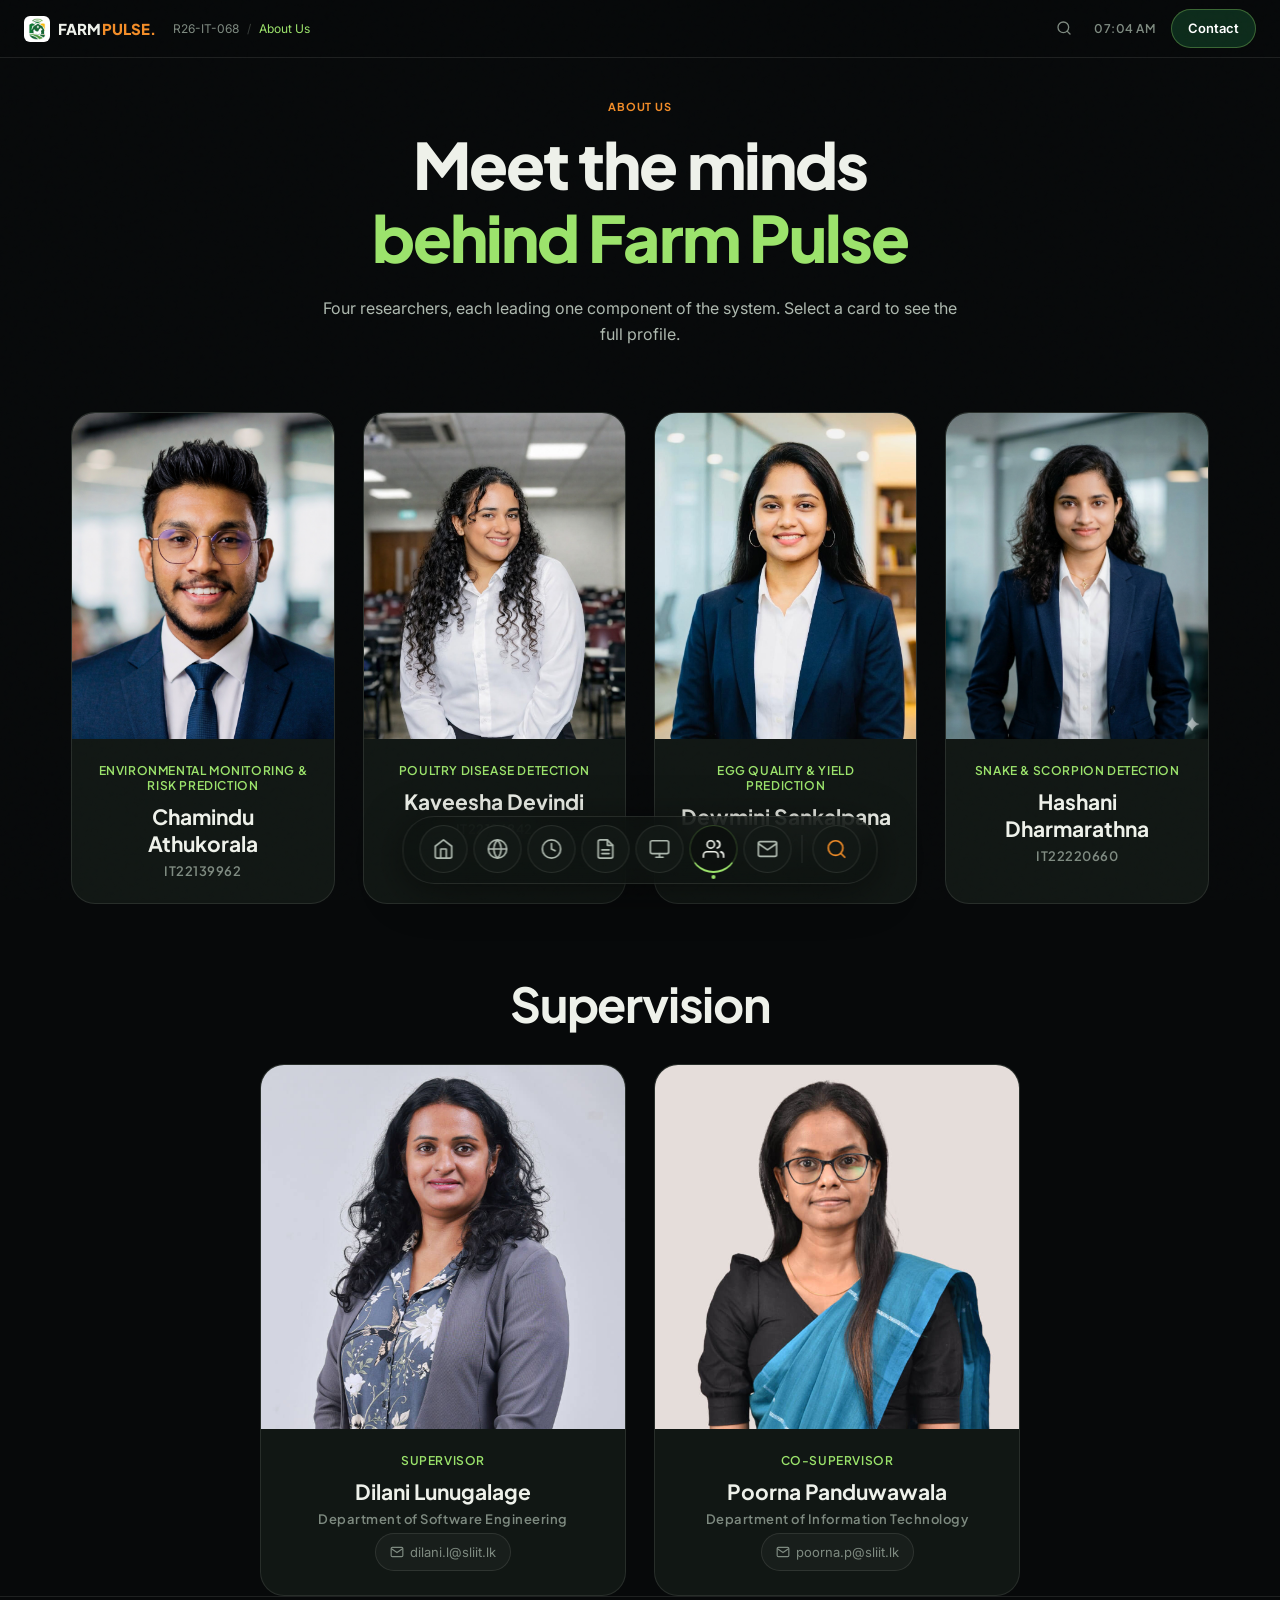
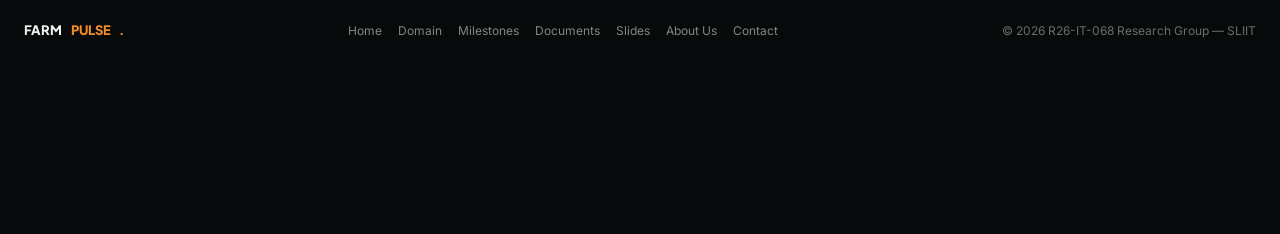
==== pages/about.html @ 9357f5b2 "Js" ====
<!DOCTYPE html>
<html lang="en">
<head>
  <meta charset="UTF-8">
  <meta name="viewport" content="width=device-width, initial-scale=1.0">
  <title>About Us — FARM PULSE | R26-IT-068</title>
  <meta name="description" content="The Farm Pulse research team and supervisors (R26-IT-068, SLIIT).">
  <meta name="theme-color" content="#07090A">
  <meta property="og:title" content="About Us — FARM PULSE | R26-IT-068">
  <meta property="og:description" content="The Farm Pulse research team and supervisors (R26-IT-068, SLIIT).">
  <link rel="icon" type="image/png" href="../assets/icons/farm-pulse-icon.png">
  <link rel="apple-touch-icon" href="../assets/icons/apple-touch-icon.png">
  <link rel="preconnect" href="https://fonts.googleapis.com">
  <link rel="preconnect" href="https://fonts.gstatic.com" crossorigin>
  <link href="https://fonts.googleapis.com/css2?family=Plus+Jakarta+Sans:wght@400;500;600;700;800&family=Inter:wght@400;500;600;700&display=swap" rel="stylesheet">
  <link rel="stylesheet" href="../css/style.css">
  <script>document.documentElement.classList.add('js');</script>
</head>
<body data-root="../">
  <a href="#main-content" class="skip-link">Skip to content</a>

  <!-- Spotlight search (Ctrl/⌘ + K) -->
  <div class="spotlight-overlay" role="dialog" aria-modal="true" aria-label="Search" aria-hidden="true">
    <div class="spotlight-window">
      <input type="text" class="spotlight-input" placeholder="Search pages, team, proposals, slides…  (Ctrl/⌘ K)" aria-label="Search the site">
      <div class="spotlight-results" role="listbox"></div>
      <div class="spotlight-footer">
        <div class="spotlight-footer-keys">
          <span><kbd class="spotlight-kbd">↑</kbd><kbd class="spotlight-kbd">↓</kbd> navigate</span>
          <span><kbd class="spotlight-kbd">↵</kbd> open</span>
          <span><kbd class="spotlight-kbd">esc</kbd> close</span>
        </div>
        <span>FARM PULSE Search</span>
      </div>
    </div>
  </div>

  <!-- Top menu bar -->
  <header class="menu-bar">
    <div class="menu-left">
      <a href="../index.html" class="wordmark"><img src="../assets/icons/farm-pulse-icon.png" alt="" width="26" height="26"><span>FARM<span class="pulse">PULSE</span><span class="dot">.</span></span></a>
      <div class="breadcrumbs"><span>R26-IT-068</span><span class="sep">/</span><span class="text-lime">About Us</span></div>
    </div>
    <div class="menu-right">
      <button class="search-btn" type="button" aria-label="Search"><svg viewBox="0 0 24 24" aria-hidden="true"><circle cx="11" cy="11" r="8"/><line x1="21" y1="21" x2="16.65" y2="16.65"/></svg></button>
      <div class="clock" id="nav-clock" aria-hidden="true"></div>
      <a href="contact.html" class="pill-button sm">Contact</a>
    </div>
  </header>

  <main id="main-content" class="page-main">
    <div class="container">
      <div class="page-head" data-rev="0">
        <div class="label">About Us</div>
        <h1>Meet the minds<br><span class="text-lime">behind Farm Pulse</span></h1>
        <p>Four researchers, each leading one component of the system. Select a card to see the full profile.</p>
      </div>

      <div class="profile-grid">
        <div class="profile-card" id="IT22139962" data-profile tabindex="0" role="button" aria-haspopup="dialog" aria-label="Open profile of Chamindu Athukorala" data-rev="0">
          <div class="card-image">
            <img src="../assets/images/IT22139962.png" alt="Chamindu Athukorala" loading="lazy">
            <div class="summary-overlay"><p>IoT-Based Environmental Monitoring and Risk Prediction System for Smart Poultry Farming</p><span class="more">View profile →</span></div>
          </div>
          <div class="card-content">
            <div class="member-role">Environmental Monitoring & Risk Prediction</div>
            <div class="member-name">Chamindu Athukorala</div>
            <div class="member-id">IT22139962</div>
          </div>
          <template>
            <div class="profile-split">
              <div class="profile-hero-img"><img src="../assets/images/IT22139962.png" alt="Chamindu Athukorala"></div>
              <div class="profile-details">
                <div class="label">Environmental Monitoring & Risk Prediction</div>
                <h2 id="profile-title">Chamindu Athukorala</h2>
                <div class="id">IT22139962 · Athukorala A A C P</div>
                <p><strong style="color:var(--ink)">IoT-Based Environmental Monitoring and Risk Prediction System for Smart Poultry Farming</strong></p>
                <p>IoT sensors track temperature, humidity, ammonia (NH₃) and CO₂ while a vision module reads flock crowd density and activity. Machine learning classifies house conditions as normal, warning or high risk and forecasts environmental risk from historical trends.</p>
                <div class="tech-tags"><span>IoT sensors</span><span>Temperature / Humidity</span><span>NH₃ & CO₂ sensing</span><span>Computer vision</span><span>Machine learning</span><span>Predictive analytics</span><span>Mobile app</span></div>
                <div class="contact-row">
                  <a class="contact-link" href="mailto:it22139962@my.sliit.lk"><svg viewBox="0 0 24 24" aria-hidden="true"><path d="M4 4h16c1.1 0 2 .9 2 2v12c0 1.1-.9 2-2 2H4c-1.1 0-2-.9-2-2V6c0-1.1.9-2 2-2z"/><polyline points="22,6 12,13 2,6"/></svg> it22139962@my.sliit.lk</a>
                  <a class="contact-link" data-doc="proposal-IT22139962" href="https://mysliit-my.sharepoint.com/:f:/g/personal/it22139962_my_sliit_lk/IgDKHRvksy9FRKCoqbvObgRlAdgXMo5ZBW5LAZIUy0NBUAA?e=j5uWRE" target="_blank" rel="noopener"><svg viewBox="0 0 24 24" aria-hidden="true"><path d="M14 2H6a2 2 0 0 0-2 2v16a2 2 0 0 0 2 2h12a2 2 0 0 0 2-2V8z"/><polyline points="14 2 14 8 20 8"/><line x1="16" y1="13" x2="8" y2="13"/><line x1="16" y1="17" x2="8" y2="17"/></svg> Proposal (OneDrive)</a>
                </div>
              </div>
            </div>
          </template>
        </div>
        <div class="profile-card" id="IT22196842" data-profile tabindex="0" role="button" aria-haspopup="dialog" aria-label="Open profile of Kaveesha Devindi" data-rev="60">
          <div class="card-image">
            <img src="../assets/images/IT22196842.jpeg" alt="Kaveesha Devindi" loading="lazy">
            <div class="summary-overlay"><p>Dual-Stream Visual Intelligence for Poultry Disease Detection</p><span class="more">View profile →</span></div>
          </div>
          <div class="card-content">
            <div class="member-role">Poultry Disease Detection</div>
            <div class="member-name">Kaveesha Devindi</div>
            <div class="member-id">IT22196842</div>
          </div>
          <template>
            <div class="profile-split">
              <div class="profile-hero-img"><img src="../assets/images/IT22196842.jpeg" alt="Kaveesha Devindi"></div>
              <div class="profile-details">
                <div class="label">Poultry Disease Detection</div>
                <h2 id="profile-title">Kaveesha Devindi</h2>
                <div class="id">IT22196842 · Kulasuriya W K D</div>
                <p><strong style="color:var(--ink)">Dual-Stream Visual Intelligence for Poultry Disease Detection</strong></p>
                <p>A dual-stream deep learning model analyses fecal images and visible body symptoms (eyes, comb, feathers) captured on a smartphone, classifying Coccidiosis, Salmonella, Newcastle Disease, Infectious Bronchitis or Healthy. Grad-CAM explains each prediction, and the model runs fully offline on Android.</p>
                <div class="tech-tags"><span>Deep learning</span><span>MobileViT / MobileNetV2</span><span>Cross-modal attention</span><span>Grad-CAM (XAI)</span><span>Android (offline)</span><span>Image classification</span></div>
                <div class="contact-row">
                  <a class="contact-link" href="mailto:it22196842@my.sliit.lk"><svg viewBox="0 0 24 24" aria-hidden="true"><path d="M4 4h16c1.1 0 2 .9 2 2v12c0 1.1-.9 2-2 2H4c-1.1 0-2-.9-2-2V6c0-1.1.9-2 2-2z"/><polyline points="22,6 12,13 2,6"/></svg> it22196842@my.sliit.lk</a>
                  <a class="contact-link" data-doc="proposal-IT22196842" href="https://mysliit-my.sharepoint.com/:f:/g/personal/it22139962_my_sliit_lk/IgDKHRvksy9FRKCoqbvObgRlAdgXMo5ZBW5LAZIUy0NBUAA?e=j5uWRE" target="_blank" rel="noopener"><svg viewBox="0 0 24 24" aria-hidden="true"><path d="M14 2H6a2 2 0 0 0-2 2v16a2 2 0 0 0 2 2h12a2 2 0 0 0 2-2V8z"/><polyline points="14 2 14 8 20 8"/><line x1="16" y1="13" x2="8" y2="13"/><line x1="16" y1="17" x2="8" y2="17"/></svg> Proposal (OneDrive)</a>
                </div>
              </div>
            </div>
          </template>
        </div>
        <div class="profile-card" id="IT22540058" data-profile tabindex="0" role="button" aria-haspopup="dialog" aria-label="Open profile of Dewmini Sankalpana" data-rev="120">
          <div class="card-image">
            <img src="../assets/images/IT22540058.jpeg" alt="Dewmini Sankalpana" loading="lazy">
            <div class="summary-overlay"><p>Egg Quality & Yield Predictor</p><span class="more">View profile →</span></div>
          </div>
          <div class="card-content">
            <div class="member-role">Egg Quality & Yield Prediction</div>
            <div class="member-name">Dewmini Sankalpana</div>
            <div class="member-id">IT22540058</div>
          </div>
          <template>
            <div class="profile-split">
              <div class="profile-hero-img"><img src="../assets/images/IT22540058.jpeg" alt="Dewmini Sankalpana"></div>
              <div class="profile-details">
                <div class="label">Egg Quality & Yield Prediction</div>
                <h2 id="profile-title">Dewmini Sankalpana</h2>
                <div class="id">IT22540058 · Sankalpana</div>
                <p><strong style="color:var(--ink)">Egg Quality & Yield Predictor</strong></p>
                <p>A low-cost grading rig with a conveyor belt, load-cell weighing (HX711) and a camera-based CNN sorts every egg by size and cleanliness into six grades, from Jumbo-Clean to Small-Dirty, on a Raspberry Pi 4.</p>
                <div class="tech-tags"><span>Python</span><span>TensorFlow / Keras</span><span>OpenCV</span><span>CNN</span><span>Load cell + HX711</span><span>Raspberry Pi 4</span><span>Conveyor mechanism</span></div>
                <div class="contact-row">
                  <a class="contact-link" href="mailto:it22540058@my.sliit.lk"><svg viewBox="0 0 24 24" aria-hidden="true"><path d="M4 4h16c1.1 0 2 .9 2 2v12c0 1.1-.9 2-2 2H4c-1.1 0-2-.9-2-2V6c0-1.1.9-2 2-2z"/><polyline points="22,6 12,13 2,6"/></svg> it22540058@my.sliit.lk</a>
                  <a class="contact-link" data-doc="proposal-IT22540058" href="https://mysliit-my.sharepoint.com/:f:/g/personal/it22139962_my_sliit_lk/IgDKHRvksy9FRKCoqbvObgRlAdgXMo5ZBW5LAZIUy0NBUAA?e=j5uWRE" target="_blank" rel="noopener"><svg viewBox="0 0 24 24" aria-hidden="true"><path d="M14 2H6a2 2 0 0 0-2 2v16a2 2 0 0 0 2 2h12a2 2 0 0 0 2-2V8z"/><polyline points="14 2 14 8 20 8"/><line x1="16" y1="13" x2="8" y2="13"/><line x1="16" y1="17" x2="8" y2="17"/></svg> Proposal (OneDrive)</a>
                </div>
              </div>
            </div>
          </template>
        </div>
        <div class="profile-card" id="IT22220660" data-profile tabindex="0" role="button" aria-haspopup="dialog" aria-label="Open profile of Hashani Dharmarathna" data-rev="180">
          <div class="card-image">
            <img src="../assets/images/IT22220660.jpeg" alt="Hashani Dharmarathna" loading="lazy">
            <div class="summary-overlay"><p>Multi-Modal Detection of Snakes and Scorpions in Enclosed Poultry Farm Environments</p><span class="more">View profile →</span></div>
          </div>
          <div class="card-content">
            <div class="member-role">Snake & Scorpion Detection</div>
            <div class="member-name">Hashani Dharmarathna</div>
            <div class="member-id">IT22220660</div>
          </div>
          <template>
            <div class="profile-split">
              <div class="profile-hero-img"><img src="../assets/images/IT22220660.jpeg" alt="Hashani Dharmarathna"></div>
              <div class="profile-details">
                <div class="label">Snake & Scorpion Detection</div>
                <h2 id="profile-title">Hashani Dharmarathna</h2>
                <div class="id">IT22220660 · Dharmarathna W V H K</div>
                <p><strong style="color:var(--ink)">Multi-Modal Detection of Snakes and Scorpions in Enclosed Poultry Farm Environments</strong></p>
                <p>Near-Infrared imaging improves snake visibility and UV fluorescence reveals scorpions in low-light sheds, while a YOLO model detects intruders in real time. A Flock Unrest Index adds a second, behaviour-based warning.</p>
                <div class="tech-tags"><span>YOLO</span><span>Near-Infrared imaging</span><span>UV fluorescence imaging</span><span>Real-time detection</span><span>Flock Unrest Index</span></div>
                <div class="contact-row">
                  <a class="contact-link" href="mailto:it22220660@my.sliit.lk"><svg viewBox="0 0 24 24" aria-hidden="true"><path d="M4 4h16c1.1 0 2 .9 2 2v12c0 1.1-.9 2-2 2H4c-1.1 0-2-.9-2-2V6c0-1.1.9-2 2-2z"/><polyline points="22,6 12,13 2,6"/></svg> it22220660@my.sliit.lk</a>
                  <a class="contact-link" data-doc="proposal-IT22220660" href="https://mysliit-my.sharepoint.com/:f:/g/personal/it22139962_my_sliit_lk/IgDKHRvksy9FRKCoqbvObgRlAdgXMo5ZBW5LAZIUy0NBUAA?e=j5uWRE" target="_blank" rel="noopener"><svg viewBox="0 0 24 24" aria-hidden="true"><path d="M14 2H6a2 2 0 0 0-2 2v16a2 2 0 0 0 2 2h12a2 2 0 0 0 2-2V8z"/><polyline points="14 2 14 8 20 8"/><line x1="16" y1="13" x2="8" y2="13"/><line x1="16" y1="17" x2="8" y2="17"/></svg> Proposal (OneDrive)</a>
                </div>
              </div>
            </div>
          </template>
        </div>
      </div>

      <h2 class="team-group-title" id="supervision" data-rev="0">Supervision</h2>
      <div class="profile-grid supervisors-grid">
        <div class="profile-card sup-card" data-rev="0">
          <div class="card-image"><img src="../assets/images/supervisor.jpeg" alt="Dilani Lunugalage" loading="lazy"></div>
          <div class="card-content">
            <div class="member-role">Supervisor</div>
            <div class="member-name">Dilani Lunugalage</div>
            <div class="member-id">Department of Software Engineering</div>
            <div class="contact-row" style="justify-content:center"><a class="contact-link" href="mailto:dilani.l@sliit.lk"><svg viewBox="0 0 24 24" aria-hidden="true"><path d="M4 4h16c1.1 0 2 .9 2 2v12c0 1.1-.9 2-2 2H4c-1.1 0-2-.9-2-2V6c0-1.1.9-2 2-2z"/><polyline points="22,6 12,13 2,6"/></svg> dilani.l@sliit.lk</a></div>
          </div>
        </div>
        <div class="profile-card sup-card" data-rev="60">
          <div class="card-image"><img src="../assets/images/co-supervisor.jpeg" alt="Poorna Panduwawala" loading="lazy"></div>
          <div class="card-content">
            <div class="member-role">Co-Supervisor</div>
            <div class="member-name">Poorna Panduwawala</div>
            <div class="member-id">Department of Information Technology</div>
            <div class="contact-row" style="justify-content:center"><a class="contact-link" href="mailto:poorna.p@sliit.lk"><svg viewBox="0 0 24 24" aria-hidden="true"><path d="M4 4h16c1.1 0 2 .9 2 2v12c0 1.1-.9 2-2 2H4c-1.1 0-2-.9-2-2V6c0-1.1.9-2 2-2z"/><polyline points="22,6 12,13 2,6"/></svg> poorna.p@sliit.lk</a></div>
          </div>
        </div>
      </div>
    </div>

    <footer class="footer-strip">
      <span class="wordmark" style="font-size:13px;">FARM<span class="pulse">PULSE</span><span class="dot">.</span></span>
      <nav class="footer-links" aria-label="Footer"><a href="../index.html">Home</a> <a href="domain.html">Domain</a> <a href="milestones.html">Milestones</a> <a href="documents.html">Documents</a> <a href="slides.html">Slides</a> <a href="about.html">About Us</a> <a href="contact.html">Contact</a></nav>
      <span>&copy; <span id="year">2026</span> R26-IT-068 Research Group — SLIIT</span>
    </footer>
  </main>

  <div class="profile-overlay" id="profile-overlay" role="dialog" aria-modal="true" aria-labelledby="profile-title" aria-hidden="true">
    <div class="profile-overlay-content">
      <button class="close-profile-btn" type="button" aria-label="Close profile">&times;</button>
      <div class="profile-body"></div>
    </div>
  </div>

  <!-- Bottom dock navigation -->
  <nav class="dock-container" aria-label="Site navigation">
    <div class="dock">
      <a href="../index.html" class="dock-item" aria-label="Home">
        <div class="dock-icon"><svg viewBox="0 0 24 24" aria-hidden="true"><path d="M3 9l9-7 9 7v11a2 2 0 0 1-2 2H5a2 2 0 0 1-2-2z"/><polyline points="9 22 9 12 15 12 15 22"/></svg></div><div class="dock-tooltip">Home</div>
      </a>
      <a href="domain.html" class="dock-item" aria-label="Domain">
        <div class="dock-icon"><svg viewBox="0 0 24 24" aria-hidden="true"><circle cx="12" cy="12" r="10"/><line x1="2" y1="12" x2="22" y2="12"/><path d="M12 2a15.3 15.3 0 0 1 4 10 15.3 15.3 0 0 1-4 10 15.3 15.3 0 0 1-4-10 15.3 15.3 0 0 1 4-10z"/></svg></div><div class="dock-tooltip">Domain</div>
      </a>
      <a href="milestones.html" class="dock-item" aria-label="Milestones">
        <div class="dock-icon"><svg viewBox="0 0 24 24" aria-hidden="true"><circle cx="12" cy="12" r="10"/><polyline points="12 6 12 12 16 14"/></svg></div><div class="dock-tooltip">Milestones</div>
      </a>
      <a href="documents.html" class="dock-item" aria-label="Documents">
        <div class="dock-icon"><svg viewBox="0 0 24 24" aria-hidden="true"><path d="M14 2H6a2 2 0 0 0-2 2v16a2 2 0 0 0 2 2h12a2 2 0 0 0 2-2V8z"/><polyline points="14 2 14 8 20 8"/><line x1="16" y1="13" x2="8" y2="13"/><line x1="16" y1="17" x2="8" y2="17"/></svg></div><div class="dock-tooltip">Documents</div>
      </a>
      <a href="slides.html" class="dock-item" aria-label="Slides">
        <div class="dock-icon"><svg viewBox="0 0 24 24" aria-hidden="true"><rect x="2" y="3" width="20" height="14" rx="2" ry="2"/><line x1="8" y1="21" x2="16" y2="21"/><line x1="12" y1="17" x2="12" y2="21"/></svg></div><div class="dock-tooltip">Slides</div>
      </a>
      <a href="about.html" class="dock-item active" aria-label="About Us" aria-current="page">
        <div class="dock-icon"><svg viewBox="0 0 24 24" aria-hidden="true"><path d="M17 21v-2a4 4 0 0 0-4-4H5a4 4 0 0 0-4 4v2"/><circle cx="9" cy="7" r="4"/><path d="M23 21v-2a4 4 0 0 0-3-3.87"/><path d="M16 3.13a4 4 0 0 1 0 7.75"/></svg></div><div class="dock-tooltip">About Us</div>
      </a>
      <a href="contact.html" class="dock-item" aria-label="Contact">
        <div class="dock-icon"><svg viewBox="0 0 24 24" aria-hidden="true"><path d="M4 4h16c1.1 0 2 .9 2 2v12c0 1.1-.9 2-2 2H4c-1.1 0-2-.9-2-2V6c0-1.1.9-2 2-2z"/><polyline points="22,6 12,13 2,6"/></svg></div><div class="dock-tooltip">Contact</div>
      </a>
      <div class="dock-divider" aria-hidden="true"></div>
      <button class="dock-item search-btn" type="button" aria-label="Search">
        <div class="dock-icon"><svg viewBox="0 0 24 24" aria-hidden="true"><circle cx="11" cy="11" r="8"/><line x1="21" y1="21" x2="16.65" y2="16.65"/></svg></div><div class="dock-tooltip">Search (Ctrl K)</div>
      </button>
    </div>
  </nav>

  <script src="../js/links.js"></script>
  <script src="../js/script.js"></script>
</body>
</html>
---- css/style.css ----
/* =========================================================
   FARM PULSE — R26-IT-068 Research Website
   Design system (dark "studio" theme, dock navigation)
   ---------------------------------------------------------
   Colours / fonts live in :root below. Brand colours are
   taken from the Farm Pulse logo (green + orange).
   ========================================================= */

/* --- Design Tokens ---------------------------------------- */
:root {
  --ground:        #07090A;
  --ground-2:      #0B0F0D;
  --ground-3:      #111714;
  --ink:           #EEF1EA;
  --ink-2:         #ADB8AE;
  --ink-3:         #7E8A80;
  --muted:         #66716A;
  --hairline:      rgba(238,241,234,0.10);

  --accent-lime:     #9BE36B;   /* main highlight (logo light green) */
  --accent-lime-dim: #5FC046;
  --accent-orange:   #F28C28;   /* logo orange "Pulse" */
  --accent-green:    #1E7A45;   /* logo deep green */

  --font-display: 'Plus Jakarta Sans', -apple-system, BlinkMacSystemFont, "Segoe UI", Roboto, sans-serif;
  --font-body:    'Inter', -apple-system, BlinkMacSystemFont, "Segoe UI", Roboto, sans-serif;

  --radius-sm: 8px;
  --radius-md: 14px;
  --radius-lg: 24px;
  --radius-xl: 32px;

  --top-bar: 58px;
  --ease-out: cubic-bezier(0.16,1,0.3,1);
}

/* --- Reset ------------------------------------------------ */
*,*::before,*::after { box-sizing:border-box; margin:0; padding:0; }
html {
  font-family:var(--font-body);
  font-size:16px;
  line-height:1.6;
  color:var(--ink);
  background:var(--ground);
  scroll-behavior:smooth;
  -webkit-font-smoothing:antialiased;
  -moz-osx-font-smoothing:grayscale;
  text-rendering:optimizeLegibility;
}
body {
  background:var(--ground);
  overflow-x:hidden;
  min-height:100vh;
  padding-bottom:110px;
}
img { max-width:100%; display:block; }
button { font:inherit; }
ul,ol { list-style:none; }

/* Film grain overlay */
body::after {
  content:'';
  position:fixed; inset:0;
  pointer-events:none;
  z-index:9999;
  background-image:url("data:image/svg+xml,%3Csvg viewBox='0 0 256 256' xmlns='http://www.w3.org/2000/svg'%3E%3Cfilter id='n'%3E%3CfeTurbulence type='fractalNoise' baseFrequency='0.7' numOctaves='4' stitchTiles='stitch'/%3E%3C/filter%3E%3Crect width='100%25' height='100%25' filter='url(%23n)'/%3E%3C/svg%3E");
  opacity:0.04;
  mix-blend-mode:overlay;
}

/* --- Typography ------------------------------------------- */
h1,h2,h3,h4,h5,h6,.wordmark {
  font-family:var(--font-display);
  font-weight:700;
  letter-spacing:-0.025em;
  line-height:1.15;
  color:var(--ink);
}
h1 { font-size:clamp(2rem,5vw,4rem); font-weight:800; letter-spacing:-0.035em; }
h2 { font-size:clamp(1.5rem,4vw,3rem); }
h3 { font-size:clamp(1.15rem,2.4vw,1.6rem); font-weight:600; letter-spacing:-0.02em; }
h4 { font-size:1rem; font-weight:600; letter-spacing:-0.01em; }
p  { color:var(--ink-2); font-size:clamp(0.9rem,1.5vw,1rem); line-height:1.65; }

.label {
  text-transform:uppercase;
  letter-spacing:0.08em;
  font-size:11px;
  font-weight:700;
  color:var(--accent-orange);
  font-family:var(--font-display);
}
.text-orange { color:var(--accent-orange); }
.text-lime   { color:var(--accent-lime); }

a { color:var(--ink); text-decoration:none; transition:color 0.2s; }
a:hover { color:var(--accent-orange); }
:focus-visible { outline:2px solid var(--accent-lime); outline-offset:4px; }

.sr-only { position:absolute;width:1px;height:1px;padding:0;margin:-1px;overflow:hidden;clip:rect(0,0,0,0);border:0; }
.skip-link {
  position:absolute; left:16px; top:-60px; z-index:3000;
  background:var(--accent-lime); color:var(--ground);
  padding:8px 14px; border-radius:var(--radius-sm); font-weight:600;
}
.skip-link:focus { top:12px; color:var(--ground); }

/* Placeholder text that still needs real content */
.ph { background:rgba(242,140,40,0.14); color:#FFC48A; border-radius:4px; padding:0 4px; }

/* --- Page transitions & dock bounce ----------------------- */
@keyframes tab-enter {
  0%   { opacity:0; transform:perspective(1200px) translateY(60px) rotateX(8deg) scale(0.92); }
  60%  { opacity:1; transform:perspective(1200px) translateY(-5px) rotateX(0) scale(1.01); }
  100% { opacity:1; transform:none; }
}
main {
  animation:tab-enter 0.55s var(--ease-out) backwards;
  transform-origin:center bottom;
}
main.tab-exit {
  opacity:0;
  transform:perspective(1200px) translateY(40px) rotateX(-4deg) scale(0.94);
  transition:transform 0.35s cubic-bezier(0.55,0,1,0.45), opacity 0.25s ease-out;
  pointer-events:none;
}
@keyframes mac-bounce {
  0%   { transform:translateY(0); }
  30%  { transform:translateY(-18px) scale(1.12); }
  55%  { transform:translateY(0) scale(1.05); }
  75%  { transform:translateY(-8px) scale(1.08); }
  100% { transform:translateY(0) scale(1); }
}
.dock-bounce { animation:mac-bounce 0.5s cubic-bezier(0.28,0.84,0.42,1) forwards !important; }

/* --- Layout ----------------------------------------------- */
.container { max-width:1240px; margin:0 auto; padding:0 clamp(1rem,4vw,4rem); }
.section-pad { padding:clamp(48px,8vw,100px) 0; }
.page-main { padding-top:calc(var(--top-bar) + 40px); padding-bottom:60px; }
.page-head { text-align:center; margin-bottom:clamp(40px,6vw,64px); }
.page-head h1 { font-size:clamp(2.4rem,5vw,4rem); letter-spacing:-0.03em; }
.page-head p { margin:20px auto 0; max-width:640px; }
.page-head .label { margin-bottom:12px; }

/* --- Menu Bar --------------------------------------------- */
.menu-bar {
  position:fixed; top:0; left:0; right:0;
  height:var(--top-bar);
  display:flex; align-items:center; justify-content:space-between;
  padding:0 24px;
  background:rgba(7,9,10,0.75);
  backdrop-filter:blur(14px); -webkit-backdrop-filter:blur(14px);
  border-bottom:1px solid var(--hairline);
  z-index:1000;
  font-size:14px;
}
.menu-left,.menu-right { display:flex; align-items:center; gap:16px; }
.wordmark { display:inline-flex; align-items:center; gap:8px; font-size:15px; font-weight:800; letter-spacing:0.01em; }
.wordmark img { width:26px; height:26px; border-radius:6px; background:#fff; padding:2px; }
.wordmark .dot { color:var(--accent-orange); }
.wordmark .pulse { color:var(--accent-orange); }
.breadcrumbs { display:flex; gap:8px; font-size:12px; color:var(--ink-3); }
.breadcrumbs .sep { opacity:0.4; }
.clock { font-family:var(--font-display); font-weight:600; font-size:12px; color:var(--ink-3); letter-spacing:0.04em; min-width:44px; }

/* --- Pill buttons ----------------------------------------- */
.pill-button {
  display:inline-flex; align-items:center; justify-content:center; gap:8px;
  padding:10px 24px;
  border-radius:999px;
  font-size:14px; font-weight:600;
  border:1px solid rgba(255,255,255,0.1);
  backdrop-filter:blur(12px); -webkit-backdrop-filter:blur(12px);
  cursor:pointer;
  transition:all 0.4s cubic-bezier(0.175,0.885,0.32,1.275);
  color:#fff !important;
  position:relative;
  white-space:nowrap;
  background:rgba(30,122,69,0.32);
  border-color:rgba(155,227,107,0.32);
}
.pill-button:hover {
  background:rgba(30,122,69,0.85);
  border-color:var(--accent-lime);
  box-shadow:0 0 15px rgba(155,227,107,0.5),0 0 30px rgba(30,122,69,0.7),inset 0 0 15px rgba(155,227,107,0.35);
  transform:translateY(-3px) scale(1.04);
}
.pill-button.orange { background:rgba(242,140,40,0.3); border-color:rgba(242,140,40,0.45); }
.pill-button.orange:hover {
  background:rgba(242,140,40,0.9);
  border-color:#FFC864;
  box-shadow:0 0 15px rgba(255,200,100,0.55),0 0 30px rgba(242,140,40,0.8),inset 0 0 15px rgba(255,200,100,0.35);
}
.pill-button.outline { background:transparent; border-color:var(--hairline); color:var(--ink) !important; }
.pill-button.outline:hover { border-color:var(--accent-orange); color:var(--accent-orange) !important; transform:translateY(-2px); box-shadow:none; }
.pill-button.sm { padding:8px 16px; font-size:13px; }
.pill-button.block { width:100%; }
.pill-button.disabled,
.pill-button[aria-disabled="true"] {
  background:rgba(255,255,255,0.03); border-color:var(--hairline);
  color:var(--ink-3) !important; cursor:not-allowed; box-shadow:none; transform:none;
}
.pill-button svg { width:15px; height:15px; fill:none; stroke:currentColor; stroke-width:2; stroke-linecap:round; stroke-linejoin:round; flex-shrink:0; }

.search-btn {
  background:none; border:none; color:var(--ink-3); cursor:pointer;
  display:flex; align-items:center; padding:6px;
  transition:color 0.2s;
}
.search-btn:hover { color:var(--accent-orange); }
.search-btn svg { width:16px; height:16px; fill:none; stroke:currentColor; stroke-width:2; stroke-linecap:round; stroke-linejoin:round; }

/* --- Spotlight Search ------------------------------------- */
.spotlight-overlay {
  position:fixed; inset:0;
  background:rgba(4,6,5,0.75);
  backdrop-filter:blur(14px); -webkit-backdrop-filter:blur(14px);
  z-index:2000;
  display:flex; align-items:flex-start; justify-content:center;
  padding-top:14vh;
  opacity:0; visibility:hidden;
  transition:opacity 0.22s var(--ease-out), visibility 0.22s;
}
.spotlight-overlay.active { opacity:1; visibility:visible; }
.spotlight-window {
  width:min(620px,92vw);
  background:rgba(16,22,19,0.96);
  border:1px solid var(--hairline);
  border-radius:var(--radius-lg);
  box-shadow:0 24px 80px rgba(0,0,0,0.6),0 0 0 1px rgba(255,255,255,0.06);
  overflow:hidden;
  transform:scale(0.97) translateY(-6px);
  transition:transform 0.25s var(--ease-out);
}
.spotlight-overlay.active .spotlight-window { transform:none; }
.spotlight-input {
  width:100%; padding:16px 20px;
  background:transparent; border:none;
  border-bottom:1px solid var(--hairline);
  color:var(--ink); font-size:16px; font-family:var(--font-body);
  outline:none;
}
.spotlight-input::placeholder { color:var(--ink-3); }
.spotlight-results { max-height:360px; overflow-y:auto; overscroll-behavior:contain; }
.spotlight-header-label {
  padding:12px 18px 6px;
  font:700 11px var(--font-display);
  color:var(--ink-3); text-transform:uppercase; letter-spacing:0.07em;
}
.spotlight-result-item {
  display:flex; flex-direction:column; gap:4px;
  padding:12px 18px;
  color:var(--ink-2);
  border-left:3px solid transparent;
  border-bottom:1px solid rgba(255,255,255,0.03);
  transition:background 0.15s, border-color 0.15s;
}
.spotlight-result-item:hover,
.spotlight-result-item.selected { background:rgba(155,227,107,0.08); border-left-color:var(--accent-lime); color:var(--ink); }
.spotlight-item-header { display:flex; align-items:center; justify-content:space-between; gap:10px; }
.spotlight-item-title { font-weight:600; font-size:14px; color:var(--ink); }
.spotlight-result-item.selected .spotlight-item-title,
.spotlight-result-item:hover .spotlight-item-title { color:var(--accent-lime); }
.spotlight-badge {
  font:600 11px var(--font-display); text-transform:uppercase; letter-spacing:0.04em;
  padding:2px 8px; border-radius:12px; flex-shrink:0;
  background:rgba(255,255,255,0.06); color:var(--ink-2); border:1px solid var(--hairline);
}
.badge-page     { color:var(--accent-orange) !important; background:rgba(242,140,40,0.1) !important; border-color:rgba(242,140,40,0.25) !important; }
.badge-team     { color:var(--accent-lime) !important;   background:rgba(155,227,107,0.1) !important; border-color:rgba(155,227,107,0.25) !important; }
.badge-docs     { color:#60a5fa !important; background:rgba(96,165,250,0.1) !important;  border-color:rgba(96,165,250,0.25) !important; }
.badge-slides   { color:#c084fc !important; background:rgba(192,132,252,0.1) !important; border-color:rgba(192,132,252,0.25) !important; }
.badge-research { color:#38bdf8 !important; background:rgba(56,189,248,0.1) !important;  border-color:rgba(56,189,248,0.25) !important; }
.badge-supervisor { color:#f472b6 !important; background:rgba(244,114,182,0.1) !important; border-color:rgba(244,114,182,0.25) !important; }
.spotlight-item-desc { font-size:12px; color:var(--ink-3); line-height:1.4; }
.spotlight-mark { background:rgba(155,227,107,0.22); color:var(--accent-lime); font-weight:700; border-radius:2px; padding:0 2px; }
.spotlight-empty { padding:32px 20px; text-align:center; color:var(--ink-2); font-size:14px; }
.spotlight-empty strong { color:var(--ink); }
.spotlight-tags { display:flex; flex-wrap:wrap; justify-content:center; gap:8px; margin-top:14px; }
.spotlight-tag {
  background:var(--ground-3); border:1px solid var(--hairline); color:var(--ink);
  font-size:12px; padding:4px 10px; border-radius:14px; cursor:pointer; transition:all 0.15s;
}
.spotlight-tag:hover { background:rgba(155,227,107,0.15); border-color:var(--accent-lime); color:var(--accent-lime); }
.spotlight-footer {
  padding:10px 18px;
  background:rgba(0,0,0,0.25);
  border-top:1px solid var(--hairline);
  display:flex; align-items:center; justify-content:space-between; gap:12px;
  font:500 11px var(--font-display); color:var(--ink-3);
}
.spotlight-footer-keys { display:flex; gap:12px; }
.spotlight-kbd {
  background:rgba(255,255,255,0.06); border:1px solid var(--hairline);
  padding:1px 5px; border-radius:3px; font-size:10px; color:var(--ink-2); font-family:inherit;
}

/* --- Bottom Dock Navigation ------------------------------- */
.dock-container {
  position:fixed; bottom:16px; left:50%; transform:translateX(-50%);
  z-index:1000;
  max-width:calc(100vw - 16px);
}
.dock {
  display:flex; align-items:flex-end;
  gap:6px;
  padding:8px 16px 10px;
  background:rgba(14,19,16,0.78);
  backdrop-filter:blur(16px); -webkit-backdrop-filter:blur(16px);
  border:1px solid var(--hairline);
  border-radius:var(--radius-xl);
  box-shadow:0 8px 40px rgba(0,0,0,0.5);
}
.dock-item {
  display:flex; align-items:center; justify-content:center;
  width:48px; height:48px;
  border-radius:50%;
  background:var(--ground-3);
  border:1px solid var(--hairline);
  cursor:pointer;
  position:relative;
  transition:background 0.2s, border-color 0.2s;
  color:var(--ink-2);
  flex-shrink:0;
}
.dock-item:hover,.dock-item.active { background:var(--ground-2); border-color:rgba(155,227,107,0.25); color:var(--ink); }
.dock-item.active { border-bottom:2px solid var(--accent-lime); }
.dock-item.active::after {
  content:''; position:absolute; bottom:-8px; left:50%; transform:translateX(-50%);
  width:4px; height:4px; border-radius:50%; background:var(--accent-lime);
}
.dock-icon { width:22px; height:22px; display:flex; align-items:center; justify-content:center; }
.dock-icon svg { width:100%; height:100%; fill:none; stroke:currentColor; stroke-width:1.8; stroke-linecap:round; stroke-linejoin:round; }
.dock-item.search-btn .dock-icon { color:var(--accent-orange); }
.dock-tooltip {
  position:absolute; bottom:calc(100% + 10px); left:50%;
  transform:translateX(-50%) translateY(4px);
  background:var(--ground-3); color:var(--ink);
  padding:4px 10px; border-radius:6px;
  font-size:11px; font-weight:500; white-space:nowrap;
  border:1px solid var(--hairline);
  opacity:0; pointer-events:none;
  transition:opacity 0.2s, transform 0.2s;
}
.dock-item:hover .dock-tooltip,
.dock-item:focus-visible .dock-tooltip { opacity:1; transform:translateX(-50%) translateY(0); }
.dock-divider { width:1px; height:28px; background:var(--hairline); margin:0 4px; align-self:center; }

/* --- Home: pinned stage system ---------------------------- */
.pinned-stage { position:relative; }
#stage-hero   { height:300svh; }
#stage-ladder { height:400svh; }
#stage-mission { height:220svh; }
.pinned-inner {
  position:sticky; top:0; height:100svh;
  overflow:hidden;
  display:flex; flex-direction:column; align-items:center; justify-content:center;
  padding:clamp(1rem,4vw,4rem);
}
.ink-ground    { background:var(--ground); }
.ladder-ground { background:var(--ground-2); isolation:isolate; }
.ladder-ground::before {
  content:''; position:absolute; inset:0; z-index:-1; pointer-events:none;
  background:url('../assets/images/hero-farm.svg') center/cover no-repeat;
  opacity:0.12;
}

/* Hero */
#hero-canvas { position:absolute; inset:0; width:100%; height:100%; z-index:1; }
.hero-glow {
  position:absolute; inset:0; z-index:0; pointer-events:none;
  background:
    radial-gradient(60% 50% at 50% 55%, rgba(30,122,69,0.25), transparent 70%),
    radial-gradient(30% 30% at 70% 30%, rgba(242,140,40,0.10), transparent 70%);
}
.poster-container { display:flex; flex-direction:column; align-items:center; z-index:10; position:relative; }
.hero-product-logo {
  width:clamp(72px,10vw,110px);
  border-radius:var(--radius-lg);
  background:#fff;
  padding:8px;
  margin-bottom:clamp(12px,2vw,24px);
  box-shadow:0 8px 32px rgba(0,0,0,0.4),0 0 60px rgba(155,227,107,0.15);
}
.poster-wordmark {
  font-family:var(--font-display);
  font-size:min(clamp(3rem,14vw,12rem), calc(94vw / 5.6));
  font-weight:800;
  letter-spacing:-0.04em;
  line-height:0.9;
  text-align:center;
  white-space:nowrap;
}
.poster-wordmark .pulse { color:var(--accent-orange); }
.poster-tagline { margin-top:18px; font:600 12px var(--font-display); letter-spacing:0.2em; text-transform:uppercase; color:var(--ink-3); }
.poster-statement {
  position:absolute; top:50%; left:50%; transform:translate(-50%,-50%);
  font-family:var(--font-display); font-weight:600;
  font-size:clamp(1.1rem,3vw,2.5rem);
  text-align:center; letter-spacing:-0.01em;
  opacity:0; z-index:11;
  width:min(88%,760px);
}
.poster-statement span { color:var(--accent-lime); }
.metadata-left,.metadata-right {
  position:absolute; bottom:clamp(110px,12vh,140px);
  font:600 11px var(--font-display); letter-spacing:0.1em; text-transform:uppercase;
  opacity:0.6; z-index:10;
}
.metadata-left  { left:clamp(16px,3vw,40px); }
.metadata-right { right:clamp(16px,3vw,40px); }
.scroll-hint {
  position:absolute; bottom:clamp(100px,11vh,130px); left:50%; transform:translateX(-50%);
  z-index:10; width:22px; height:36px; border:2px solid var(--ink-3); border-radius:12px;
}
.scroll-hint::after {
  content:''; position:absolute; top:6px; left:50%; width:4px; height:8px; margin-left:-2px;
  background:var(--accent-lime); border-radius:2px; animation:scroll-dot 1.6s infinite;
}
@keyframes scroll-dot { 0%{opacity:0;transform:translateY(0)} 30%{opacity:1} 100%{opacity:0;transform:translateY(12px)} }

/* Ladder */
.ladder-tag {
  position:absolute; top:calc(var(--top-bar) + clamp(20px,4vh,60px)); right:clamp(16px,3vw,40px);
  font:600 11px var(--font-display); letter-spacing:0.1em; text-transform:uppercase; color:var(--ink-3);
}
.ladder-layout {
  display:flex; flex-wrap:wrap; align-items:center;
  gap:clamp(24px,4vw,60px);
  max-width:1240px; width:100%; margin:0 auto;
}
.ladder-left  { flex:1; min-width:250px; }
.ladder-right { flex:1; min-width:250px; max-width:520px; display:flex; flex-direction:column; }
.ladder-number {
  font-family:var(--font-display);
  font-size:clamp(5rem,17vw,15rem);
  font-weight:800; line-height:0.85; letter-spacing:-0.04em;
  color:rgba(255,255,255,0.45);
}
.ladder-caption { margin-top:16px; font:600 13px var(--font-display); letter-spacing:0.08em; text-transform:uppercase; color:var(--accent-lime); }
.ladder-row {
  opacity:0.25;
  padding:clamp(12px,2vw,20px) 0;
  border-top:2px solid rgba(255,255,255,0.08);
  transition:opacity 0.4s var(--ease-out), padding-left 0.4s var(--ease-out), border-color 0.4s;
}
.ladder-row.active { opacity:1; padding-left:14px; border-top-color:var(--accent-orange); }
.ladder-row h3 { font-size:clamp(1.1rem,2.3vw,1.5rem); font-weight:700; text-transform:uppercase; margin-bottom:8px; color:#fff; }
.ladder-row p { font-size:15px; color:rgba(255,255,255,0.82); }
.progress-meter {
  position:absolute; bottom:0; left:0; height:3px; width:0%;
  background:var(--accent-orange);
  box-shadow:0 0 12px rgba(242,140,40,0.7);
}

/* Mission stage */
.mission-inner { flex-direction:row; flex-wrap:wrap; gap:clamp(24px,5vw,72px); }
.mission-visual {
  width:min(440px,80vw); aspect-ratio:1;
  border-radius:var(--radius-xl);
  border:1px solid var(--hairline);
  background:radial-gradient(circle at 50% 45%, rgba(30,122,69,0.35), transparent 65%), var(--ground-3);
  display:flex; align-items:center; justify-content:center;
  position:relative; overflow:hidden;
  box-shadow:0 32px 80px rgba(0,0,0,0.5);
}
.mission-visual img { width:52%; border-radius:var(--radius-lg); background:#fff; padding:10px; }
.mission-visual .ring {
  position:absolute; inset:12%; border-radius:50%;
  border:1px solid rgba(155,227,107,0.25);
  animation:ring 3.2s var(--ease-out) infinite;
}
.mission-visual .ring:nth-child(2) { animation-delay:1.6s; }
@keyframes ring { 0%{transform:scale(0.7);opacity:1} 100%{transform:scale(1.25);opacity:0} }
.mission-text { max-width:460px; }
.masked-headline {
  font-family:var(--font-display);
  font-size:clamp(2.4rem,5vw,4.5rem);
  font-weight:800; line-height:1; letter-spacing:-0.03em;
  background:linear-gradient(180deg,#fff 0%,#AFC9A6 100%);
  -webkit-background-clip:text; background-clip:text;
  -webkit-text-fill-color:transparent;
  margin:16px 0 24px;
}
.mission-text p { font-size:16px; line-height:1.7; }
.tag-row { display:flex; flex-wrap:wrap; gap:8px; margin-top:24px; }
.tag-row span {
  font-size:12px; font-weight:600; padding:6px 12px; border-radius:999px;
  background:rgba(155,227,107,0.08); border:1px solid rgba(155,227,107,0.2); color:var(--accent-lime);
}

/* CTA + team stage */
#stage-team { position:relative; }
.team-sticky {
  position:sticky; top:0; height:100svh; overflow:hidden; z-index:1;
  display:flex; align-items:center; justify-content:center;
  background:var(--ground-2);
}
.slideshow-bg { position:absolute; inset:0; overflow:hidden; pointer-events:none; }
.slideshow-bg img {
  position:absolute; inset:0; width:100%; height:100%; object-fit:cover;
  opacity:0; animation:fade-slideshow 20s infinite; filter:grayscale(0.3);
}
.slideshow-bg img:nth-child(2) { animation-delay:5s; }
.slideshow-bg img:nth-child(3) { animation-delay:10s; }
.slideshow-bg img:nth-child(4) { animation-delay:15s; }
@keyframes fade-slideshow {
  0%   { opacity:0; transform:scale(1.05); }
  8%   { opacity:0.22; transform:scale(1.02); }
  25%  { opacity:0.22; transform:scale(1); }
  33%  { opacity:0; }
  100% { opacity:0; }
}
.team-watermark {
  position:absolute; top:100%; left:50%;
  transform:translate(-50%,-50%);
  text-align:center; width:100%; z-index:2;
}
.team-wm-main {
  font-family:var(--font-display);
  font-size:clamp(3.5rem,14vw,11rem);
  font-weight:800; letter-spacing:-0.04em; line-height:0.8;
  color:#fff; opacity:0.15; white-space:nowrap;
}
.team-wm-main .dot { color:var(--accent-orange); }
.team-wm-sub { font-size:clamp(1.4rem,4vw,3rem); font-weight:500; margin-top:12px; opacity:0; }
.team-foreground { position:relative; z-index:2; margin-top:-100svh; }
.close-section {
  min-height:100svh;
  display:flex; flex-direction:column; justify-content:center; align-items:center;
  text-align:center; padding:0 24px;
}
.close-section h2 { font-size:clamp(2.8rem,8vw,5.5rem); margin-bottom:24px; line-height:1.05; }
.close-section p { font-size:clamp(1.1rem,2vw,1.5rem); margin:0 auto 48px; max-width:620px; color:rgba(255,255,255,0.8); }
.cta-row { display:flex; gap:16px; justify-content:center; flex-wrap:wrap; }
.team-section { min-height:100svh; padding:25vh 0 120px; }
.team-grid { display:grid; grid-template-columns:repeat(auto-fit,minmax(240px,1fr)); gap:24px; }
.team-member-card {
  background:var(--ground-3);
  border:1px solid var(--hairline);
  border-radius:var(--radius-lg);
  padding:28px 24px;
  display:flex; flex-direction:column; align-items:center; text-align:center;
  transition:transform 0.4s var(--ease-out), box-shadow 0.4s, border-color 0.4s;
}
.team-member-card:hover { transform:translateY(-8px); box-shadow:0 20px 40px rgba(0,0,0,0.3); border-color:var(--accent-lime); color:var(--ink); }
.member-image-wrapper {
  width:140px; height:140px; border-radius:50%; overflow:hidden;
  margin-bottom:20px; border:2px solid var(--hairline); background:var(--ground-2);
  transition:border-color 0.4s; flex-shrink:0;
}
.member-image { width:100%; height:100%; object-fit:cover; object-position:center 15%; transition:transform 0.4s; }
.team-member-card:hover .member-image { transform:scale(1.08); }
.team-member-card:hover .member-image-wrapper { border-color:var(--accent-lime); }
.team-member-card .role { font-size:12px; color:var(--ink-3); text-transform:uppercase; letter-spacing:0.05em; margin-bottom:10px; }
.team-member-card .name { font-family:var(--font-display); font-size:21px; font-weight:700; margin-bottom:20px; }
.id-badge {
  margin-top:auto;
  background:rgba(155,227,107,0.1); color:var(--accent-lime);
  padding:6px 14px; border-radius:20px;
  font:600 12px var(--font-display); letter-spacing:0.04em;
}

/* --- Footer ----------------------------------------------- */
.footer-strip {
  border-top:1px solid var(--hairline);
  padding:24px clamp(16px,3vw,24px);
  display:flex; justify-content:space-between; align-items:center; flex-wrap:wrap; gap:12px;
  font-size:12px; color:var(--muted);
}
.footer-links { display:flex; flex-wrap:wrap; gap:6px 16px; }
.footer-links a { color:var(--ink-3); }
.footer-links a:hover { color:var(--accent-orange); }

/* --- Domain page ------------------------------------------ */
.domain-layout { display:grid; grid-template-columns:1fr; gap:48px; }
@media (min-width:900px) { .domain-layout { grid-template-columns:220px 1fr; } }
.sidebar { position:sticky; top:calc(var(--top-bar) + 24px); align-self:start; }
.sidebar .label { display:block; padding:0 16px 10px; }
.spy-link {
  display:block; padding:8px 16px;
  color:var(--ink-3); font-size:13px;
  border-left:2px solid transparent;
  transition:all 0.2s;
}
.spy-link.active,.spy-link:hover { color:var(--ink); border-left-color:var(--accent-lime); background:rgba(255,255,255,0.03); }
@media (max-width:899px) {
  .sidebar { position:static; display:flex; flex-wrap:wrap; gap:6px; }
  .sidebar .label { width:100%; padding:0 0 4px; }
  .spy-link { border:1px solid var(--hairline); border-radius:999px; padding:6px 12px; }
}
.content-section { margin-bottom:80px; scroll-margin-top:calc(var(--top-bar) + 24px); }
.content-section > .label { margin-bottom:10px; }
.content-section > h2 { margin-bottom:20px; }
.content-section > p + p { margin-top:12px; }
.card-grid { display:grid; gap:16px; margin-top:24px; grid-template-columns:repeat(auto-fill,minmax(260px,1fr)); }
.info-card {
  padding:clamp(18px,2vw,24px);
  background:var(--ground-3);
  border:1px solid var(--hairline);
  border-radius:var(--radius-md);
  transition:border-color 0.3s, transform 0.3s var(--ease-out);
}
.info-card:hover { border-color:rgba(155,227,107,0.35); transform:translateY(-3px); }
.info-card h4 { margin-bottom:6px; }
.info-card p { font-size:14px; }
.info-card .cite, .cite { color:var(--accent-orange); font-size:12px; font-weight:600; }
.icon-chip {
  width:40px; height:40px; border-radius:12px; margin-bottom:14px;
  display:flex; align-items:center; justify-content:center;
  background:rgba(155,227,107,0.08); border:1px solid rgba(155,227,107,0.2); color:var(--accent-lime);
}
.icon-chip svg { width:20px; height:20px; fill:none; stroke:currentColor; stroke-width:1.8; stroke-linecap:round; stroke-linejoin:round; }
.ref-box { margin-top:28px; padding:20px 24px; border-radius:var(--radius-md); border:1px dashed var(--hairline); }
.ref-box h4 { margin-bottom:10px; }
.ref-box ol { list-style:decimal; padding-left:20px; color:var(--ink-2); font-size:14px; display:grid; gap:4px; }
.gap-comparison { display:grid; grid-template-columns:1fr 1fr; gap:20px; margin-top:24px; }
@media (max-width:640px) { .gap-comparison { grid-template-columns:1fr; } }
.gap-card { padding:clamp(18px,2vw,26px); background:rgba(255,255,255,0.02); border:1px solid var(--hairline); border-radius:var(--radius-md); }
.gap-card.solution { background:rgba(30,122,69,0.1); border-color:var(--accent-green); }
.gap-card .label { display:block; margin-bottom:12px; }
.gap-card.solution .label { color:var(--accent-lime); }
.gap-card ul { display:grid; gap:10px; }
.gap-card li { color:var(--ink-2); font-size:14px; padding-left:22px; position:relative; }
.gap-card li::before { content:'✕'; position:absolute; left:0; color:#E26D5A; font-weight:700; }
.gap-card.solution li::before { content:'✓'; color:var(--accent-lime); }
.problem-list { counter-reset:p; display:grid; gap:12px; margin-top:20px; }
.problem-list li {
  counter-increment:p; position:relative;
  padding:16px 18px 16px 64px;
  background:var(--ground-3); border:1px solid var(--hairline); border-radius:var(--radius-md);
  color:var(--ink-2); font-size:15px;
}
.problem-list li::before {
  content:'0' counter(p); position:absolute; left:18px; top:14px;
  font:800 20px var(--font-display); color:var(--accent-orange);
}
.problem-list strong { color:var(--ink); }
.objective-main {
  margin-top:16px; padding:clamp(20px,3vw,32px);
  border-radius:var(--radius-lg);
  background:linear-gradient(135deg,rgba(30,122,69,0.22),rgba(242,140,40,0.06));
  border:1px solid rgba(155,227,107,0.3);
}
.objective-main p { font:600 clamp(1.05rem,2vw,1.35rem)/1.5 var(--font-display); color:var(--ink); margin-top:10px; }
.objective-list { display:grid; gap:10px; margin-top:20px; }
.objective-list li { display:flex; gap:16px; align-items:baseline; color:var(--ink-2); padding:12px 0; border-bottom:1px solid var(--hairline); }
.objective-list span { font:800 14px var(--font-display); color:var(--accent-lime); min-width:24px; }
.flow { display:grid; grid-template-columns:repeat(auto-fit,minmax(150px,1fr)); gap:12px; margin:24px 0 8px; counter-reset:f; }
.flow li {
  position:relative; padding:18px; border-radius:var(--radius-md);
  background:var(--ground-3); border:1px solid var(--hairline);
}
.flow li::before { counter-increment:f; content:'STEP 0' counter(f); display:block; font:700 10px var(--font-display); letter-spacing:0.1em; color:var(--accent-orange); margin-bottom:8px; }
.flow h4 { font-size:14px; margin-bottom:4px; }
.flow p { font-size:13px; }
.method-card .steps { list-style:decimal; padding-left:18px; display:grid; gap:6px; color:var(--ink-2); font-size:14px; margin-top:10px; }
.tech-grid { display:grid; grid-template-columns:repeat(auto-fill,minmax(120px,1fr)); gap:16px; margin-top:24px; }
.tech-tile {
  aspect-ratio:1;
  background:var(--ground-3); border:1px solid var(--hairline); border-radius:var(--radius-lg);
  display:flex; flex-direction:column; align-items:center; justify-content:center; gap:10px;
  padding:12px; text-align:center; font-size:13px; font-weight:600; color:var(--ink-2);
  transition:transform 0.3s var(--ease-out), border-color 0.3s, color 0.3s;
}
.tech-tile svg { width:28px; height:28px; fill:none; stroke:var(--accent-lime); stroke-width:1.6; stroke-linecap:round; stroke-linejoin:round; }
.tech-tile:hover { transform:scale(1.07); border-color:var(--accent-orange); color:var(--ink); }
.status-chip {
  display:inline-flex; align-items:center; gap:6px;
  font:700 11px var(--font-display); letter-spacing:0.06em; text-transform:uppercase;
  padding:4px 10px; border-radius:999px;
  background:rgba(255,255,255,0.05); border:1px solid var(--hairline); color:var(--ink-3);
}
.status-chip::before { content:''; width:6px; height:6px; border-radius:50%; background:currentColor; }
.status-chip.available  { color:var(--accent-lime); background:rgba(155,227,107,0.08); border-color:rgba(155,227,107,0.25); }
.status-chip.progress   { color:var(--accent-orange); background:rgba(242,140,40,0.08); border-color:rgba(242,140,40,0.25); }
.status-chip.upcoming   { color:#60a5fa; background:rgba(96,165,250,0.08); border-color:rgba(96,165,250,0.25); }

/* --- Milestones page -------------------------------------- */
.inspector {
  max-width:760px; margin:0 auto 24px;
  padding:clamp(20px,3vw,28px);
  background:var(--ground-3); border:1px solid var(--hairline); border-radius:var(--radius-lg);
}
.inspector label { display:block; margin-bottom:10px; }
.select-wrap { position:relative; }
.select-wrap::after {
  content:''; position:absolute; right:18px; top:50%; width:8px; height:8px; margin-top:-6px;
  border-right:2px solid var(--ink-3); border-bottom:2px solid var(--ink-3); transform:rotate(45deg); pointer-events:none;
}
.milestone-select {
  width:100%; padding:12px 44px 12px 16px;
  background:var(--ground-2); border:1px solid var(--hairline); border-radius:var(--radius-md);
  color:var(--ink); font:14px var(--font-body); appearance:none; cursor:pointer;
}
.milestone-select:focus { border-color:var(--accent-lime); outline:none; }
.inspector-out { margin-top:20px; }
.inspect-meta { display:grid; grid-template-columns:repeat(auto-fit,minmax(140px,1fr)); gap:12px; margin-top:16px; }
.inspect-meta > div { padding:14px; border-radius:var(--radius-md); background:var(--ground-2); border:1px solid var(--hairline); }
.inspect-meta > div > span { display:block; font:700 10px var(--font-display); letter-spacing:0.08em; text-transform:uppercase; color:var(--ink-3); margin-bottom:6px; }
.inspect-meta strong { font-family:var(--font-display); font-size:15px; }
.inspect-actions { display:flex; flex-wrap:wrap; gap:10px; margin-top:16px; }

.winding-timeline { position:relative; max-width:1000px; margin:0 auto; padding:40px 0; }
.wt-spine { position:absolute; top:0; bottom:0; left:50%; width:2px; margin-left:-1px; background:var(--hairline); }
.wt-fill {
  position:absolute; top:0; left:0; width:100%; height:0;
  background:linear-gradient(180deg,var(--accent-lime),var(--accent-orange));
  box-shadow:0 0 8px rgba(242,140,40,0.8),0 0 16px rgba(242,140,40,0.4);
}
.wt-node { position:relative; display:flex; margin-bottom:clamp(40px,6vw,72px); }
.wt-node:nth-child(odd)  { justify-content:flex-start; padding-right:calc(50% + 36px); }
.wt-node:nth-child(even) { justify-content:flex-end;   padding-left:calc(50% + 36px); }
.wt-dot {
  position:absolute; left:50%; top:22px; transform:translateX(-50%);
  width:18px; height:18px; border-radius:50%;
  background:var(--ground-3); border:2px solid var(--hairline);
  transition:background 0.3s, border-color 0.3s, box-shadow 0.3s;
  z-index:1;
}
.wt-node.lit .wt-dot { background:var(--accent-orange); border-color:var(--accent-orange); box-shadow:0 0 14px rgba(242,140,40,0.7); }
.wt-card {
  width:100%;
  background:var(--ground-3); border:1px solid var(--hairline); border-radius:var(--radius-lg);
  padding:clamp(18px,2.4vw,26px);
  transition:border-color 0.3s, box-shadow 0.3s;
}
.wt-node.is-selected .wt-card { border-color:var(--accent-lime); box-shadow:0 0 0 1px rgba(155,227,107,0.3),0 20px 50px -20px rgba(155,227,107,0.3); }
.wt-step { font:700 11px var(--font-display); letter-spacing:0.1em; text-transform:uppercase; color:var(--accent-orange); }
.wt-card h3 { margin:6px 0 8px; }
.wt-card p { font-size:14px; }
.wt-meta { display:flex; flex-wrap:wrap; align-items:center; gap:10px 16px; margin-top:16px; font-size:13px; color:var(--ink-3); }
.wt-meta .date { display:inline-flex; align-items:center; gap:6px; }
.wt-meta svg { width:14px; height:14px; fill:none; stroke:currentColor; stroke-width:2; }
.wt-actions { display:flex; flex-wrap:wrap; gap:8px; margin-top:16px; }
@media (max-width:720px) {
  .wt-spine { left:9px; }
  .wt-dot { left:9px; }
  .wt-node:nth-child(odd),.wt-node:nth-child(even) { padding:0 0 0 36px; justify-content:flex-start; }
}

/* --- Documents & slides ----------------------------------- */
.library-bar {
  display:flex; flex-wrap:wrap; align-items:center; justify-content:space-between; gap:16px;
  max-width:1200px; margin:0 auto 32px;
  padding:16px 20px;
  background:var(--ground-3); border:1px solid var(--hairline); border-radius:var(--radius-lg);
}
.library-bar p { font-size:14px; }
.library-bar strong { color:var(--ink); }
.onedrive-badge { display:inline-flex; align-items:center; gap:10px; }
.onedrive-badge svg { width:28px; height:28px; flex-shrink:0; }
.document-tiles-grid {
  display:grid; gap:28px;
  grid-template-columns:repeat(auto-fill,minmax(290px,1fr));
  max-width:1200px; margin:0 auto;
}
.doc-tile {
  background:var(--ground-3);
  border:1px solid var(--hairline);
  border-radius:var(--radius-lg);
  overflow:hidden;
  display:flex; flex-direction:column;
  transition:transform 0.4s var(--ease-out), box-shadow 0.4s, border-color 0.4s;
}
.doc-tile:hover { transform:translateY(-8px); box-shadow:0 20px 40px rgba(0,0,0,0.3); border-color:var(--accent-lime-dim); }
.doc-tile.is-soon { opacity:0.75; }
.doc-tile.is-soon:hover { border-color:var(--hairline); }
.doc-thumbnail {
  height:170px;
  display:flex; flex-direction:column; align-items:center; justify-content:center;
  padding:20px; text-align:center; position:relative;
  border-bottom:1px solid var(--hairline);
  background:radial-gradient(circle at 30% 20%, rgba(155,227,107,0.18), transparent 60%), linear-gradient(160deg,#16231b,#0c120e);
  overflow:hidden;
}
.doc-thumbnail.t-orange { background:radial-gradient(circle at 70% 20%, rgba(242,140,40,0.22), transparent 60%), linear-gradient(160deg,#241a10,#0e0b08); }
.doc-thumbnail.t-blue   { background:radial-gradient(circle at 30% 80%, rgba(96,165,250,0.2), transparent 60%), linear-gradient(160deg,#121a26,#0a0d12); }
.doc-thumbnail.t-purple { background:radial-gradient(circle at 70% 80%, rgba(192,132,252,0.2), transparent 60%), linear-gradient(160deg,#1b1426,#0d0a12); }
.doc-thumb-icon { width:52px; height:52px; margin-bottom:12px; color:#fff; transition:transform 0.4s var(--ease-out); filter:drop-shadow(0 4px 12px rgba(0,0,0,0.4)); }
.doc-thumb-icon svg { width:100%; height:100%; fill:none; stroke:currentColor; stroke-width:1.5; stroke-linecap:round; stroke-linejoin:round; }
.doc-tile:hover .doc-thumb-icon { transform:scale(1.15) translateY(-5px); }
.doc-thumb-title { font:600 15px var(--font-display); color:#fff; }
.doc-thumb-meta { font:500 12px var(--font-display); color:rgba(255,255,255,0.65); letter-spacing:0.02em; margin-top:2px; }
.doc-thumbnail .status-chip { position:absolute; top:14px; right:14px; }
.doc-thumb-num { position:absolute; left:16px; bottom:8px; font:800 56px/1 var(--font-display); color:rgba(255,255,255,0.06); letter-spacing:-0.04em; }
.doc-info { padding:24px; display:flex; flex-direction:column; flex:1; }
.doc-info h3 { font-size:19px; margin-bottom:6px; }
.doc-author { font:600 13px var(--font-display); color:var(--accent-orange); margin-bottom:14px; letter-spacing:0.02em; }
.doc-info > p { font-size:14px; margin-bottom:20px; }
.doc-actions { margin-top:auto; display:flex; flex-wrap:wrap; gap:8px; }
.doc-actions .pill-button { flex:1; }
.doc-sublist { display:grid; gap:8px; margin-bottom:20px; }
.doc-sublist li {
  display:flex; align-items:center; justify-content:space-between; gap:10px;
  padding:10px 12px; border-radius:var(--radius-md);
  background:var(--ground-2); border:1px solid var(--hairline);
  font-size:13px; color:var(--ink-2);
}
.doc-sublist li small { display:block; font-size:11px; color:var(--ink-3); }
.doc-sublist .pill-button { flex:0 0 auto; }
.note {
  max-width:1200px; margin:32px auto 0;
  font-size:13px; color:var(--ink-3); text-align:center;
}

/* --- About page ------------------------------------------- */
.team-group-title { margin:72px 0 32px; text-align:center; }
.profile-grid { display:grid; gap:28px; grid-template-columns:repeat(auto-fill,minmax(250px,1fr)); }
.supervisors-grid { max-width:760px; margin:0 auto; grid-template-columns:repeat(auto-fit,minmax(260px,1fr)); }
.profile-card {
  background:var(--ground-3); border:1px solid var(--hairline); border-radius:var(--radius-lg);
  overflow:hidden; display:flex; flex-direction:column; cursor:pointer; text-align:left; color:inherit;
  transition:transform 0.4s var(--ease-out), box-shadow 0.4s, border-color 0.4s;
}
.profile-card:hover,.profile-card:focus-visible { transform:translateY(-8px); box-shadow:0 20px 40px rgba(0,0,0,0.3); border-color:var(--accent-lime); }
.card-image { width:100%; aspect-ratio:4/5; position:relative; overflow:hidden; background:var(--ground-2); }
.card-image img { width:100%; height:100%; object-fit:cover; object-position:center 15%; transition:transform 0.6s var(--ease-out), filter 0.6s; }
.profile-card:hover .card-image img { transform:scale(1.08); filter:brightness(0.3) blur(3px); }
.summary-overlay {
  position:absolute; inset:0; padding:24px;
  display:flex; flex-direction:column; align-items:center; justify-content:center; gap:14px;
  opacity:0; transition:opacity 0.4s; pointer-events:none;
}
.summary-overlay p { color:#fff; font-size:14px; text-align:center; text-shadow:0 2px 10px rgba(0,0,0,0.8); }
.summary-overlay .more { font:600 12px var(--font-display); color:var(--accent-lime); letter-spacing:0.06em; text-transform:uppercase; }
.profile-card:hover .summary-overlay { opacity:1; }
.card-content { padding:24px; flex:1; display:flex; flex-direction:column; text-align:center; }
.card-content .member-role { font:600 12px var(--font-display); color:var(--accent-lime); text-transform:uppercase; letter-spacing:0.05em; margin-bottom:10px; }
.card-content .member-name { font:700 21px var(--font-display); margin-bottom:6px; }
.card-content .member-id { font:600 13px var(--font-display); color:var(--ink-3); letter-spacing:0.04em; }
.sup-card { cursor:default; }
.sup-card .card-image { aspect-ratio:1; }
.sup-card:hover .card-image img { filter:none; }

.profile-overlay {
  position:fixed; inset:0; z-index:2100;
  background:rgba(5,8,6,0.9);
  backdrop-filter:blur(10px); -webkit-backdrop-filter:blur(10px);
  display:flex; align-items:center; justify-content:center;
  padding:clamp(16px,4vw,40px);
  opacity:0; visibility:hidden;
  transition:opacity 0.4s, visibility 0.4s;
}
.profile-overlay.show { opacity:1; visibility:visible; }
.profile-overlay-content {
  background:var(--ground-2); border:1px solid var(--hairline); border-radius:var(--radius-lg);
  width:100%; max-width:960px; max-height:90vh; overflow-y:auto; position:relative;
  transform:scale(0.95) translateY(20px); opacity:0;
  transition:transform 0.5s var(--ease-out), opacity 0.5s;
  box-shadow:0 40px 100px rgba(0,0,0,0.5);
}
.profile-overlay.show .profile-overlay-content { transform:none; opacity:1; }
.close-profile-btn {
  position:absolute; top:16px; right:16px; z-index:2;
  width:40px; height:40px; border-radius:50%;
  background:rgba(0,0,0,0.4); border:1px solid rgba(255,255,255,0.15); color:var(--ink);
  display:flex; align-items:center; justify-content:center; cursor:pointer; font-size:20px; line-height:1;
  transition:all 0.2s;
}
.close-profile-btn:hover { background:rgba(255,255,255,0.12); transform:scale(1.1); }
.profile-split { display:flex; flex-direction:column; }
@media (min-width:768px) { .profile-split { flex-direction:row; } }
.profile-hero-img { flex:0 0 40%; background:var(--ground-3); }
.profile-hero-img img { width:100%; height:100%; min-height:300px; max-height:520px; object-fit:cover; object-position:center 15%; }
.profile-details { flex:1; padding:clamp(24px,5vw,48px); display:flex; flex-direction:column; justify-content:center; gap:14px; }
.profile-details h2 { font-size:clamp(1.6rem,3vw,2.4rem); }
.profile-details .id { font:600 13px var(--font-display); color:var(--ink-3); letter-spacing:0.04em; }
.tech-tags { display:flex; flex-wrap:wrap; gap:8px; }
.tech-tags span { background:rgba(255,255,255,0.05); border:1px solid var(--hairline); padding:6px 12px; border-radius:6px; font-size:13px; color:var(--ink-2); }
.contact-row { display:flex; flex-wrap:wrap; gap:10px; margin-top:6px; }
.contact-link {
  display:inline-flex; align-items:center; gap:6px;
  color:var(--ink-3); font-size:13px;
  padding:8px 14px; border-radius:24px;
  border:1px solid var(--hairline); background:rgba(255,255,255,0.03);
  transition:all 0.3s var(--ease-out);
}
.contact-link svg { width:14px; height:14px; fill:none; stroke:currentColor; stroke-width:2; }
.contact-link:hover { color:#fff; background:var(--accent-green); border-color:var(--accent-green); transform:translateY(-2px); }

/* --- Contact page ----------------------------------------- */
.contact-layout { display:grid; gap:28px; grid-template-columns:1fr; max-width:1100px; margin:0 auto; }
@media (min-width:900px) { .contact-layout { grid-template-columns:1fr 1.2fr; } }
.contact-cards { display:grid; gap:16px; align-content:start; }
.contact-card {
  display:flex; gap:16px; align-items:flex-start;
  background:var(--ground-3); border:1px solid var(--hairline); border-radius:var(--radius-lg);
  padding:clamp(18px,2.4vw,24px);
  transition:border-color 0.3s;
}
.contact-card:hover { border-color:var(--accent-green); }
.contact-card .icon-chip { margin:0; flex-shrink:0; }
.contact-card h3 { font-size:16px; margin-bottom:4px; }
.contact-card p { font-size:14px; }
.contact-card a { color:var(--accent-lime); }
.contact-form {
  background:var(--ground-3); border:1px solid var(--hairline); border-radius:var(--radius-lg);
  padding:clamp(20px,3vw,32px);
}
.contact-form h3 { margin-bottom:6px; }
.form-note { font-size:13px; color:var(--ink-3); margin-bottom:20px; }
.field { margin-bottom:16px; }
.field label { display:block; font:600 13px var(--font-display); margin-bottom:6px; color:var(--ink-2); }
.field input,.field textarea {
  width:100%; padding:12px 14px;
  background:var(--ground-2); border:1px solid var(--hairline); border-radius:var(--radius-md);
  color:var(--ink); font:15px var(--font-body);
  transition:border-color 0.2s;
}
.field textarea { resize:vertical; min-height:120px; }
.field input:focus,.field textarea:focus { outline:none; border-color:var(--accent-lime); }
.field.has-error input,.field.has-error textarea { border-color:#E26D5A; }
.field-error { font-size:12px; color:#F0907F; margin-top:4px; min-height:1em; }
.form-status { margin-top:14px; font-size:13px; color:var(--accent-lime); }
.form-status.is-error { color:#F0907F; }

/* --- Reveal animations ------------------------------------ */
.js [data-rev] {
  opacity:0;
  transform:translateY(40px) scale(0.98);
  transition:opacity 0.8s var(--ease-out), transform 0.8s var(--ease-out);
}
.js [data-rev].revealed { opacity:1; transform:none; }

/* --- Responsive ------------------------------------------- */
@media (max-width:768px) {
  .menu-bar { padding:0 16px; }
  .breadcrumbs,.clock { display:none; }
  .dock { gap:4px; padding:6px 8px 8px; }
  .dock-item { width:38px; height:38px; }
  .dock-icon { width:18px; height:18px; }
  .dock-divider { margin:0 2px; }
  .ladder-layout { flex-direction:column; align-items:flex-start; gap:12px; }
  .ladder-left { min-width:0; }
  .ladder-number { font-size:clamp(4rem,22vw,7rem); }
  .ladder-row p { font-size:14px; }
  .mission-visual { width:min(190px,50vw); }
  .js .ladder-row:not(.current) p { display:none; }
  .ladder-row { padding:12px 0; }
  .masked-headline { margin:10px 0 14px; }
  .metadata-left,.metadata-right { display:none; }
  .footer-strip { justify-content:center; text-align:center; }
}
@media (max-width:380px) {
  .dock-item { width:34px; height:34px; }
  .dock { padding:6px 6px 8px; gap:3px; }
}

/* --- Reduced motion --------------------------------------- */
@media (prefers-reduced-motion:reduce) {
  *,*::before,*::after { animation-duration:0.01ms !important; animation-iteration-count:1 !important; transition-duration:0.01ms !important; }
  html { scroll-behavior:auto; }
}

/* Single static background image (no slideshow) */
.slideshow-bg img.static { animation:none; opacity:0.16; }
.doc-tile { scroll-margin-top:calc(var(--top-bar) + 24px); }
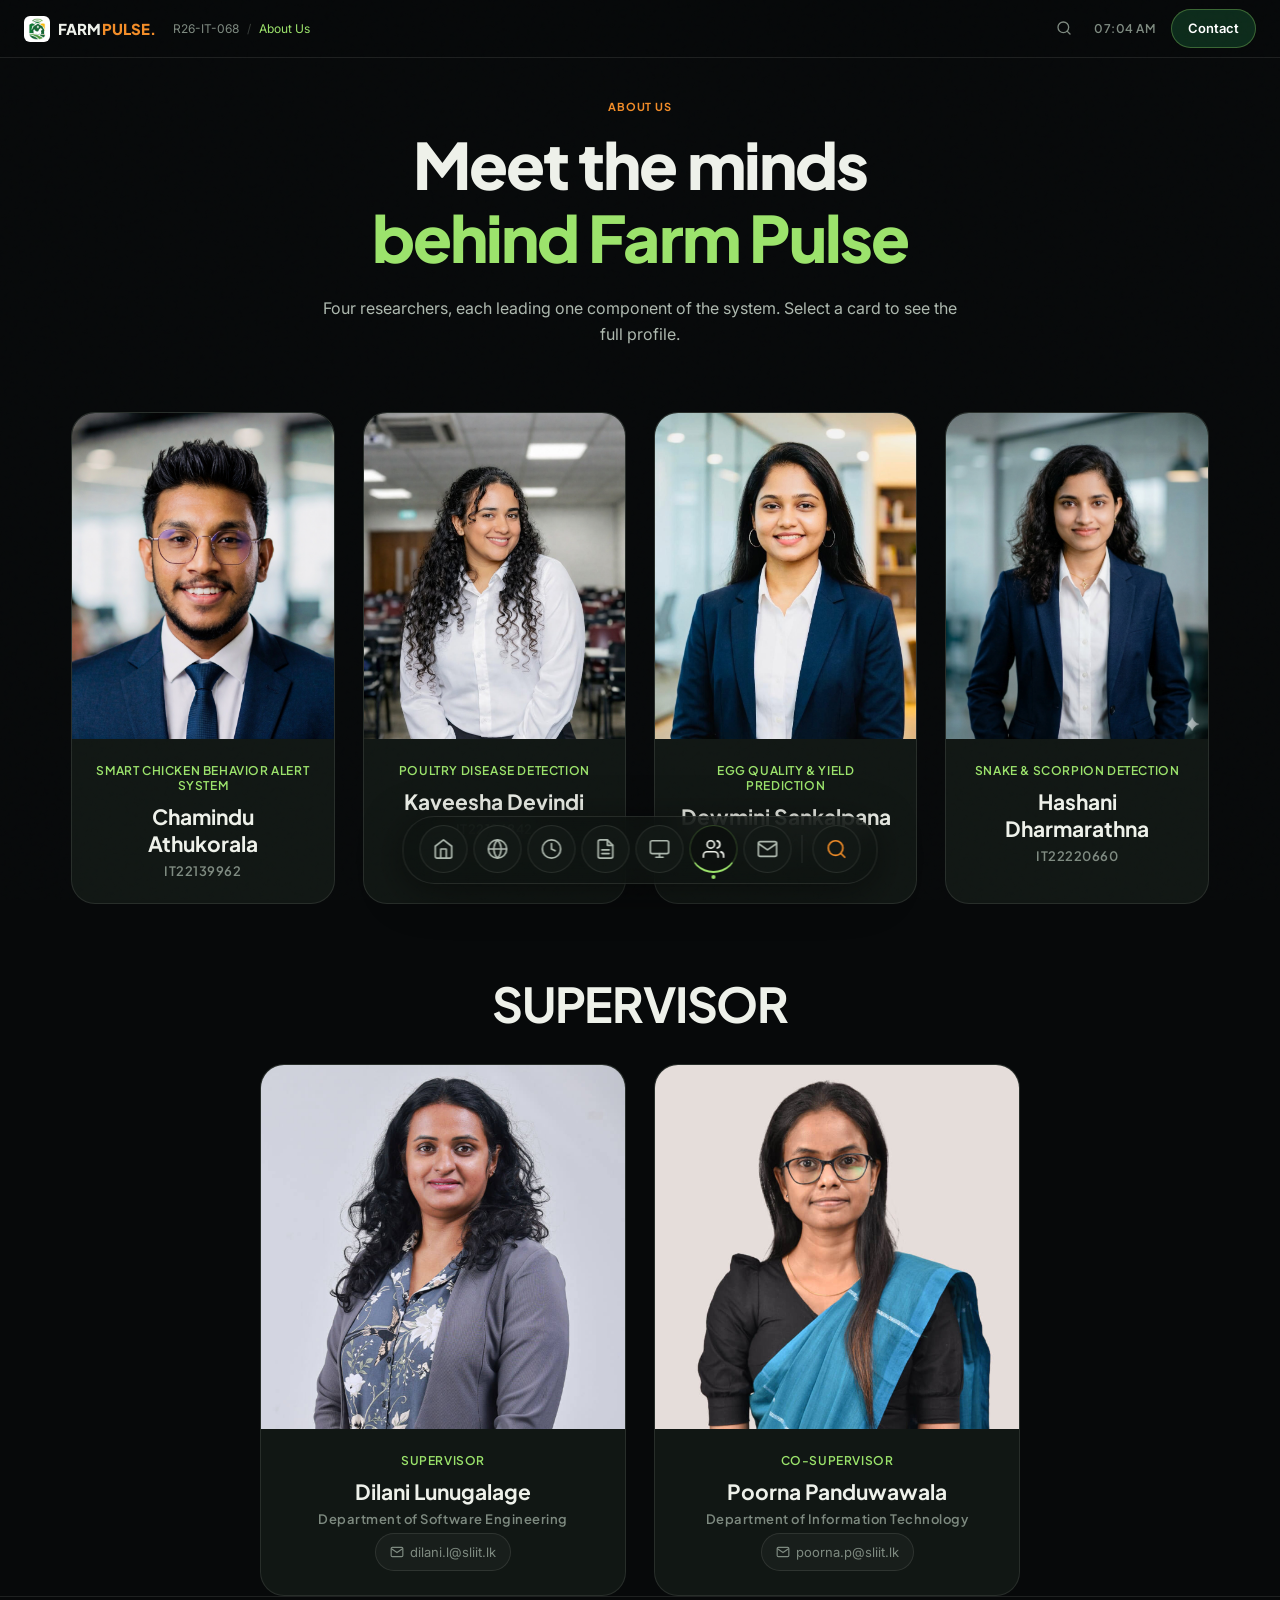
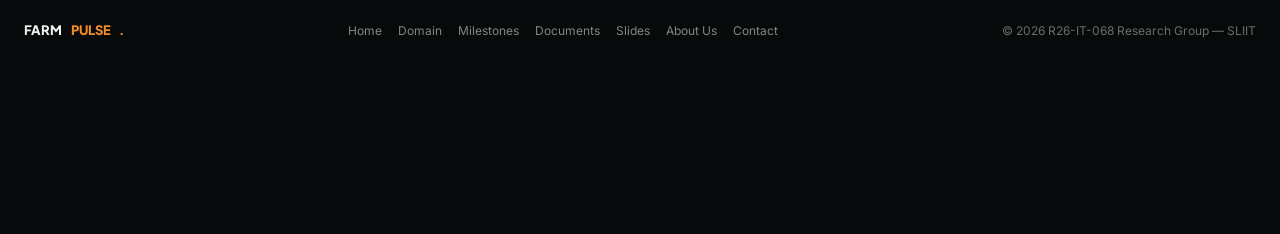
==== commit 20ecb9de: "MILSTONE UPDATE" ====
--- a/pages/about.html
+++ b/pages/about.html
@@ -13,7 +13,7 @@
   <link rel="preconnect" href="https://fonts.googleapis.com">
   <link rel="preconnect" href="https://fonts.gstatic.com" crossorigin>
   <link href="https://fonts.googleapis.com/css2?family=Plus+Jakarta+Sans:wght@400;500;600;700;800&family=Inter:wght@400;500;600;700&display=swap" rel="stylesheet">
-  <link rel="stylesheet" href="../css/style.css">
+  <link rel="stylesheet" href="../css/style.css?v=5">
   <script>document.documentElement.classList.add('js');</script>
 </head>
 <body data-root="../">
@@ -60,10 +60,10 @@
         <div class="profile-card" id="IT22139962" data-profile tabindex="0" role="button" aria-haspopup="dialog" aria-label="Open profile of Chamindu Athukorala" data-rev="0">
           <div class="card-image">
             <img src="../assets/images/IT22139962.png" alt="Chamindu Athukorala" loading="lazy">
-            <div class="summary-overlay"><p>IoT-Based Environmental Monitoring and Risk Prediction System for Smart Poultry Farming</p><span class="more">View profile →</span></div>
-          </div>
-          <div class="card-content">
-            <div class="member-role">Environmental Monitoring & Risk Prediction</div>
+            <div class="summary-overlay"><p>Smart Chicken Behavior Alert System Using CCTV-Based AI Monitoring</p><span class="more">View profile →</span></div>
+          </div>
+          <div class="card-content">
+            <div class="member-role">Smart Chicken Behavior Alert System</div>
             <div class="member-name">Chamindu Athukorala</div>
             <div class="member-id">IT22139962</div>
           </div>
@@ -71,15 +71,15 @@
             <div class="profile-split">
               <div class="profile-hero-img"><img src="../assets/images/IT22139962.png" alt="Chamindu Athukorala"></div>
               <div class="profile-details">
-                <div class="label">Environmental Monitoring & Risk Prediction</div>
+                <div class="label">Smart Chicken Behavior Alert System</div>
                 <h2 id="profile-title">Chamindu Athukorala</h2>
                 <div class="id">IT22139962 · Athukorala A A C P</div>
-                <p><strong style="color:var(--ink)">IoT-Based Environmental Monitoring and Risk Prediction System for Smart Poultry Farming</strong></p>
-                <p>IoT sensors track temperature, humidity, ammonia (NH₃) and CO₂ while a vision module reads flock crowd density and activity. Machine learning classifies house conditions as normal, warning or high risk and forecasts environmental risk from historical trends.</p>
-                <div class="tech-tags"><span>IoT sensors</span><span>Temperature / Humidity</span><span>NH₃ & CO₂ sensing</span><span>Computer vision</span><span>Machine learning</span><span>Predictive analytics</span><span>Mobile app</span></div>
+                <p><strong style="color:var(--ink)">Smart Chicken Behavior Alert System Using CCTV-Based AI Monitoring</strong></p>
+                <p>A lightweight AI model watches the live CCTV feed, capturing a frame every 30 seconds and classifying chicken behaviour as normal or abnormal. Abnormal detections are tracked over time instead of alerting on a single frame: when at least two abnormal events occur within a short period, the farmer is notified of a possible health or welfare issue.</p>
+                <div class="tech-tags"><span>CCTV monitoring</span><span>Computer vision</span><span>Behaviour classification</span><span>Lightweight AI model</span><span>Event-based alerts</span><span>Real-time notifications</span></div>
                 <div class="contact-row">
                   <a class="contact-link" href="mailto:it22139962@my.sliit.lk"><svg viewBox="0 0 24 24" aria-hidden="true"><path d="M4 4h16c1.1 0 2 .9 2 2v12c0 1.1-.9 2-2 2H4c-1.1 0-2-.9-2-2V6c0-1.1.9-2 2-2z"/><polyline points="22,6 12,13 2,6"/></svg> it22139962@my.sliit.lk</a>
-                  <a class="contact-link" data-doc="proposal-IT22139962" href="https://mysliit-my.sharepoint.com/:f:/g/personal/it22139962_my_sliit_lk/IgDKHRvksy9FRKCoqbvObgRlAdgXMo5ZBW5LAZIUy0NBUAA?e=j5uWRE" target="_blank" rel="noopener"><svg viewBox="0 0 24 24" aria-hidden="true"><path d="M14 2H6a2 2 0 0 0-2 2v16a2 2 0 0 0 2 2h12a2 2 0 0 0 2-2V8z"/><polyline points="14 2 14 8 20 8"/><line x1="16" y1="13" x2="8" y2="13"/><line x1="16" y1="17" x2="8" y2="17"/></svg> Proposal (OneDrive)</a>
+                  <a class="contact-link" data-doc="proposal-IT22139962" href="https://mysliit-my.sharepoint.com/:b:/g/personal/it22139962_my_sliit_lk/IQAQHn6vlpQrSasgV9GfIX2_AX1Ve4QRuQuHV3HhQuxBq9w?e=ad9T9b&download=1" target="_blank" rel="noopener"><svg viewBox="0 0 24 24" aria-hidden="true"><path d="M14 2H6a2 2 0 0 0-2 2v16a2 2 0 0 0 2 2h12a2 2 0 0 0 2-2V8z"/><polyline points="14 2 14 8 20 8"/><line x1="16" y1="13" x2="8" y2="13"/><line x1="16" y1="17" x2="8" y2="17"/></svg> Proposal (OneDrive)</a>
                 </div>
               </div>
             </div>
@@ -107,7 +107,7 @@
                 <div class="tech-tags"><span>Deep learning</span><span>MobileViT / MobileNetV2</span><span>Cross-modal attention</span><span>Grad-CAM (XAI)</span><span>Android (offline)</span><span>Image classification</span></div>
                 <div class="contact-row">
                   <a class="contact-link" href="mailto:it22196842@my.sliit.lk"><svg viewBox="0 0 24 24" aria-hidden="true"><path d="M4 4h16c1.1 0 2 .9 2 2v12c0 1.1-.9 2-2 2H4c-1.1 0-2-.9-2-2V6c0-1.1.9-2 2-2z"/><polyline points="22,6 12,13 2,6"/></svg> it22196842@my.sliit.lk</a>
-                  <a class="contact-link" data-doc="proposal-IT22196842" href="https://mysliit-my.sharepoint.com/:f:/g/personal/it22139962_my_sliit_lk/IgDKHRvksy9FRKCoqbvObgRlAdgXMo5ZBW5LAZIUy0NBUAA?e=j5uWRE" target="_blank" rel="noopener"><svg viewBox="0 0 24 24" aria-hidden="true"><path d="M14 2H6a2 2 0 0 0-2 2v16a2 2 0 0 0 2 2h12a2 2 0 0 0 2-2V8z"/><polyline points="14 2 14 8 20 8"/><line x1="16" y1="13" x2="8" y2="13"/><line x1="16" y1="17" x2="8" y2="17"/></svg> Proposal (OneDrive)</a>
+                  <a class="contact-link" data-doc="proposal-IT22196842" href="https://mysliit-my.sharepoint.com/:b:/g/personal/it22139962_my_sliit_lk/IQAOTYU5mcHGRbCk-SiTgwIXAZdIMwN_z8SMzmeAcO-LQDc?e=RnPSvU&download=1" target="_blank" rel="noopener"><svg viewBox="0 0 24 24" aria-hidden="true"><path d="M14 2H6a2 2 0 0 0-2 2v16a2 2 0 0 0 2 2h12a2 2 0 0 0 2-2V8z"/><polyline points="14 2 14 8 20 8"/><line x1="16" y1="13" x2="8" y2="13"/><line x1="16" y1="17" x2="8" y2="17"/></svg> Proposal (OneDrive)</a>
                 </div>
               </div>
             </div>
@@ -135,7 +135,7 @@
                 <div class="tech-tags"><span>Python</span><span>TensorFlow / Keras</span><span>OpenCV</span><span>CNN</span><span>Load cell + HX711</span><span>Raspberry Pi 4</span><span>Conveyor mechanism</span></div>
                 <div class="contact-row">
                   <a class="contact-link" href="mailto:it22540058@my.sliit.lk"><svg viewBox="0 0 24 24" aria-hidden="true"><path d="M4 4h16c1.1 0 2 .9 2 2v12c0 1.1-.9 2-2 2H4c-1.1 0-2-.9-2-2V6c0-1.1.9-2 2-2z"/><polyline points="22,6 12,13 2,6"/></svg> it22540058@my.sliit.lk</a>
-                  <a class="contact-link" data-doc="proposal-IT22540058" href="https://mysliit-my.sharepoint.com/:f:/g/personal/it22139962_my_sliit_lk/IgDKHRvksy9FRKCoqbvObgRlAdgXMo5ZBW5LAZIUy0NBUAA?e=j5uWRE" target="_blank" rel="noopener"><svg viewBox="0 0 24 24" aria-hidden="true"><path d="M14 2H6a2 2 0 0 0-2 2v16a2 2 0 0 0 2 2h12a2 2 0 0 0 2-2V8z"/><polyline points="14 2 14 8 20 8"/><line x1="16" y1="13" x2="8" y2="13"/><line x1="16" y1="17" x2="8" y2="17"/></svg> Proposal (OneDrive)</a>
+                  <a class="contact-link" data-doc="proposal-IT22540058" href="https://mysliit-my.sharepoint.com/:b:/g/personal/it22139962_my_sliit_lk/IQCm5tlsbbv8SY1UsDxMM0OxAemqII01IBWPkVjbH6bQqsY?e=US13Ra&download=1" target="_blank" rel="noopener"><svg viewBox="0 0 24 24" aria-hidden="true"><path d="M14 2H6a2 2 0 0 0-2 2v16a2 2 0 0 0 2 2h12a2 2 0 0 0 2-2V8z"/><polyline points="14 2 14 8 20 8"/><line x1="16" y1="13" x2="8" y2="13"/><line x1="16" y1="17" x2="8" y2="17"/></svg> Proposal (OneDrive)</a>
                 </div>
               </div>
             </div>
@@ -163,15 +163,15 @@
                 <div class="tech-tags"><span>YOLO</span><span>Near-Infrared imaging</span><span>UV fluorescence imaging</span><span>Real-time detection</span><span>Flock Unrest Index</span></div>
                 <div class="contact-row">
                   <a class="contact-link" href="mailto:it22220660@my.sliit.lk"><svg viewBox="0 0 24 24" aria-hidden="true"><path d="M4 4h16c1.1 0 2 .9 2 2v12c0 1.1-.9 2-2 2H4c-1.1 0-2-.9-2-2V6c0-1.1.9-2 2-2z"/><polyline points="22,6 12,13 2,6"/></svg> it22220660@my.sliit.lk</a>
-                  <a class="contact-link" data-doc="proposal-IT22220660" href="https://mysliit-my.sharepoint.com/:f:/g/personal/it22139962_my_sliit_lk/IgDKHRvksy9FRKCoqbvObgRlAdgXMo5ZBW5LAZIUy0NBUAA?e=j5uWRE" target="_blank" rel="noopener"><svg viewBox="0 0 24 24" aria-hidden="true"><path d="M14 2H6a2 2 0 0 0-2 2v16a2 2 0 0 0 2 2h12a2 2 0 0 0 2-2V8z"/><polyline points="14 2 14 8 20 8"/><line x1="16" y1="13" x2="8" y2="13"/><line x1="16" y1="17" x2="8" y2="17"/></svg> Proposal (OneDrive)</a>
-                </div>
-              </div>
-            </div>
-          </template>
-        </div>
-      </div>
-
-      <h2 class="team-group-title" id="supervision" data-rev="0">Supervision</h2>
+                  <a class="contact-link" data-doc="proposal-IT22220660" href="https://mysliit-my.sharepoint.com/:b:/g/personal/it22139962_my_sliit_lk/IQAFEUtIrufOSqOz1k9p-Qu_AXZoSZUuUTdYKVjOksro14s?e=e66n9p&download=1" target="_blank" rel="noopener"><svg viewBox="0 0 24 24" aria-hidden="true"><path d="M14 2H6a2 2 0 0 0-2 2v16a2 2 0 0 0 2 2h12a2 2 0 0 0 2-2V8z"/><polyline points="14 2 14 8 20 8"/><line x1="16" y1="13" x2="8" y2="13"/><line x1="16" y1="17" x2="8" y2="17"/></svg> Proposal (OneDrive)</a>
+                </div>
+              </div>
+            </div>
+          </template>
+        </div>
+      </div>
+
+      <h2 class="team-group-title" id="supervisor" data-rev="0">SUPERVISOR</h2>
       <div class="profile-grid supervisors-grid">
         <div class="profile-card sup-card" data-rev="0">
           <div class="card-image"><img src="../assets/images/supervisor.jpeg" alt="Dilani Lunugalage" loading="lazy"></div>
@@ -239,7 +239,7 @@
     </div>
   </nav>
 
-  <script src="../js/links.js"></script>
-  <script src="../js/script.js"></script>
+  <script src="../js/links.js?v=5"></script>
+  <script src="../js/script.js?v=5"></script>
 </body>
 </html>
--- a/css/style.css
+++ b/css/style.css
@@ -733,6 +733,21 @@
 .wt-meta .date { display:inline-flex; align-items:center; gap:6px; }
 .wt-meta svg { width:14px; height:14px; fill:none; stroke:currentColor; stroke-width:2; }
 .wt-actions { display:flex; flex-wrap:wrap; gap:8px; margin-top:16px; }
+.wt-feedback { margin-top:18px; padding-top:16px; border-top:1px solid var(--hairline); }
+.fb-head { display:flex; align-items:center; justify-content:space-between; gap:10px; margin-bottom:10px; }
+.fb-panel { font:700 11px var(--font-display); letter-spacing:0.06em; color:var(--ink-3); padding:3px 8px; border:1px solid var(--hairline); border-radius:999px; }
+.fb-list { list-style:none; margin:0; padding:0; display:grid; gap:8px; }
+.fb-list li { padding:10px 12px; border-radius:var(--radius-sm); background:var(--ground-2); border:1px solid var(--hairline); }
+.fb-who { display:flex; flex-wrap:wrap; align-items:center; gap:4px 10px; font-size:13px; }
+.fb-who strong { font-family:var(--font-display); color:var(--ink); }
+.fb-who > span:not(.fb-rating) { color:var(--ink-3); font-size:12px; }
+.fb-list li p { margin:6px 0 0; font-size:13px; line-height:1.5; }
+.fb-rating { margin-left:auto; font:700 11px var(--font-display); padding:2px 9px; border-radius:999px; border:1px solid; }
+.fb-rating.very-good { color:var(--accent-lime); background:rgba(155,227,107,0.10); border-color:rgba(155,227,107,0.35); }
+.fb-rating.good      { color:#60a5fa; background:rgba(96,165,250,0.08); border-color:rgba(96,165,250,0.30); }
+.fb-rating.moderate  { color:var(--accent-orange); background:rgba(242,140,40,0.08); border-color:rgba(242,140,40,0.30); }
+.fb-note { margin:10px 0 0; font-size:13px; color:var(--ink-3); }
+.inspector-out .wt-feedback { margin-top:16px; }
 @media (max-width:720px) {
   .wt-spine { left:9px; }
   .wt-dot { left:9px; }
@@ -764,6 +779,7 @@
   transition:transform 0.4s var(--ease-out), box-shadow 0.4s, border-color 0.4s;
 }
 .doc-tile:hover { transform:translateY(-8px); box-shadow:0 20px 40px rgba(0,0,0,0.3); border-color:var(--accent-lime-dim); }
+.doc-tile.is-link { cursor:pointer; }
 .doc-tile.is-soon { opacity:0.75; }
 .doc-tile.is-soon:hover { border-color:var(--hairline); }
 .doc-thumbnail {
